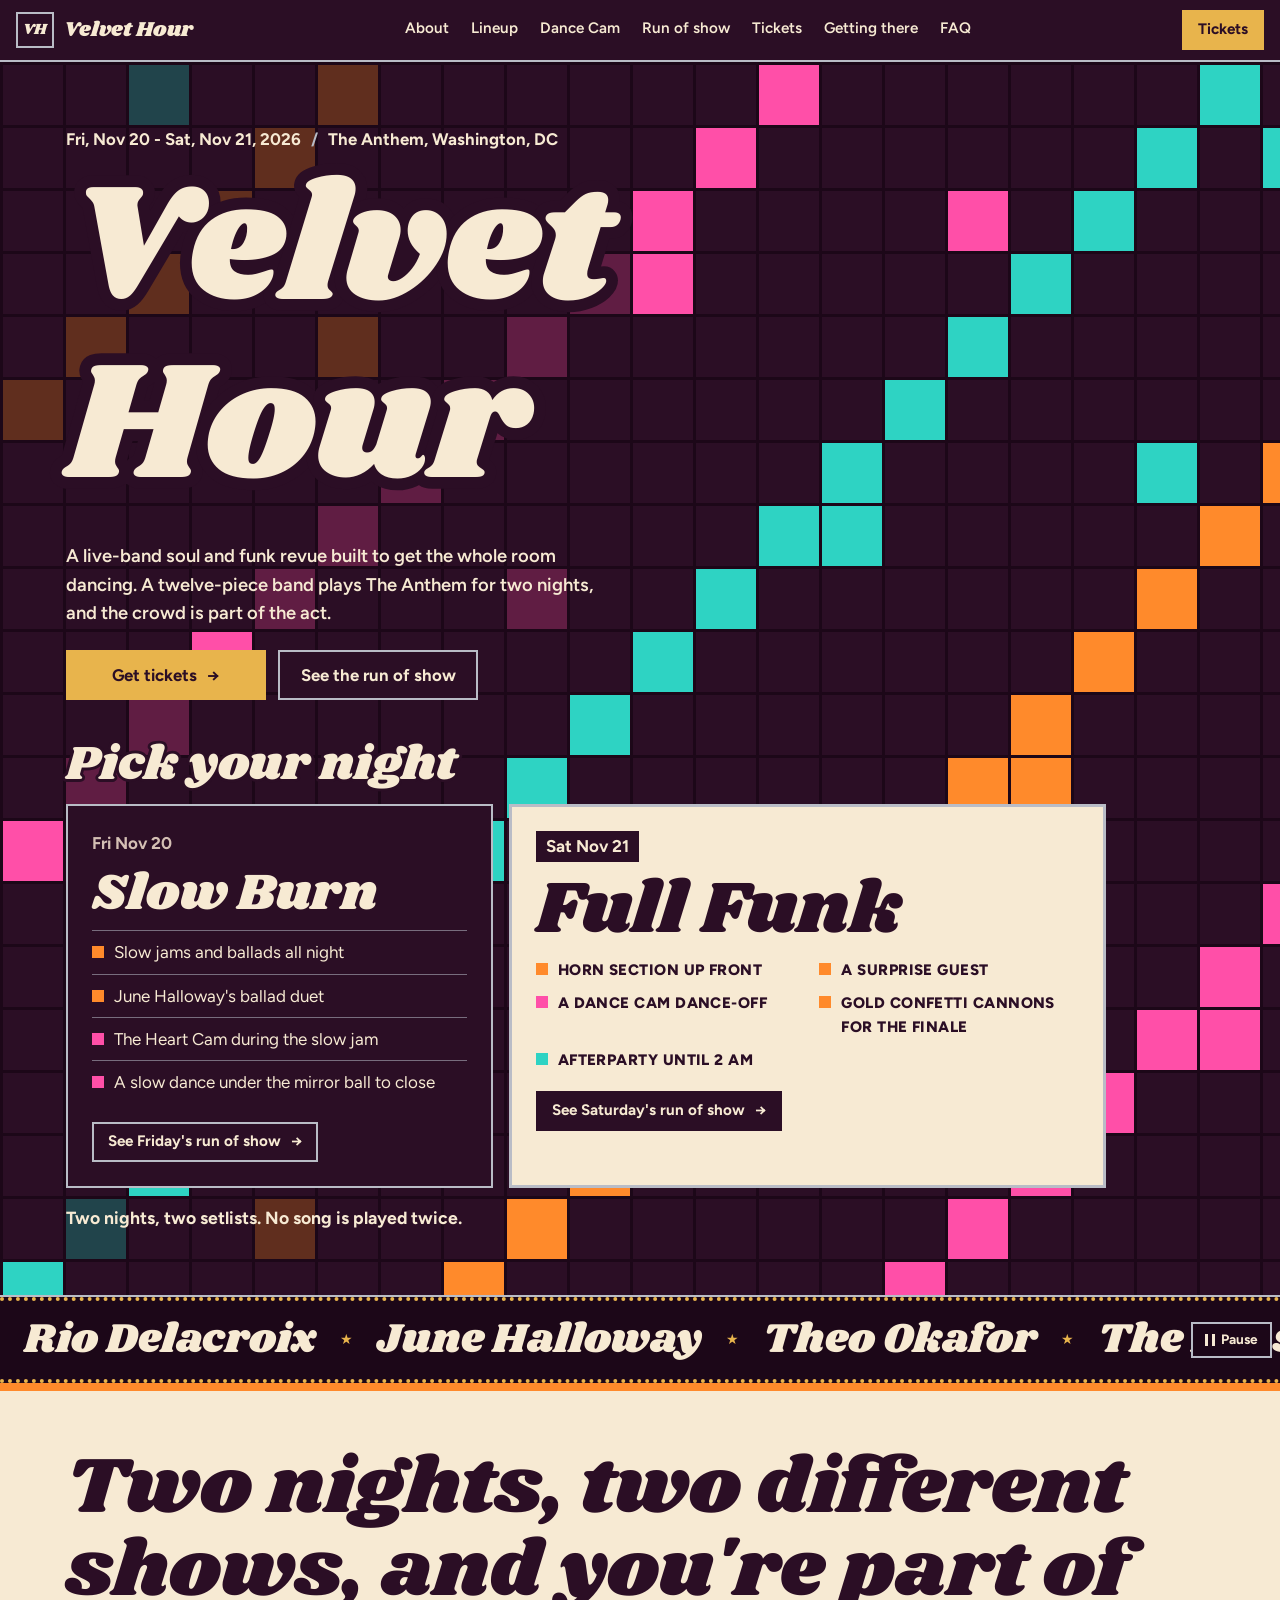
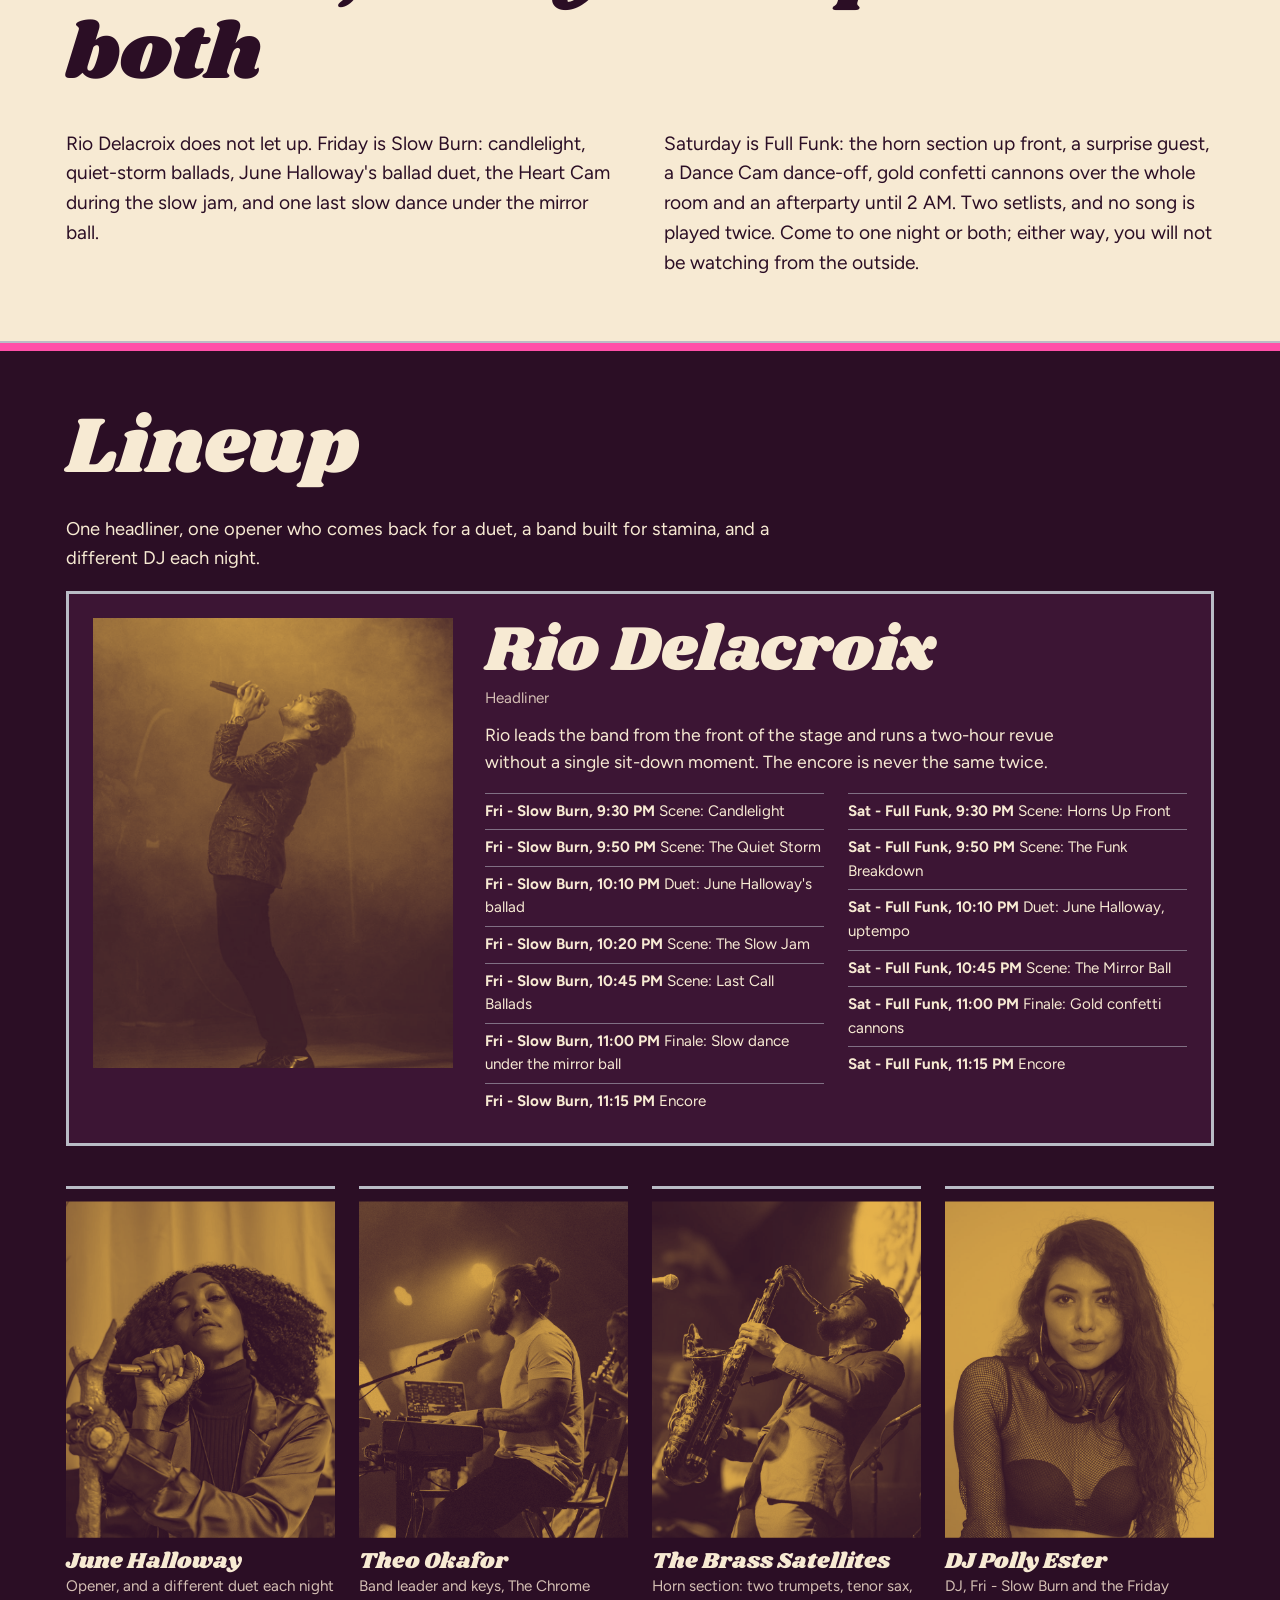
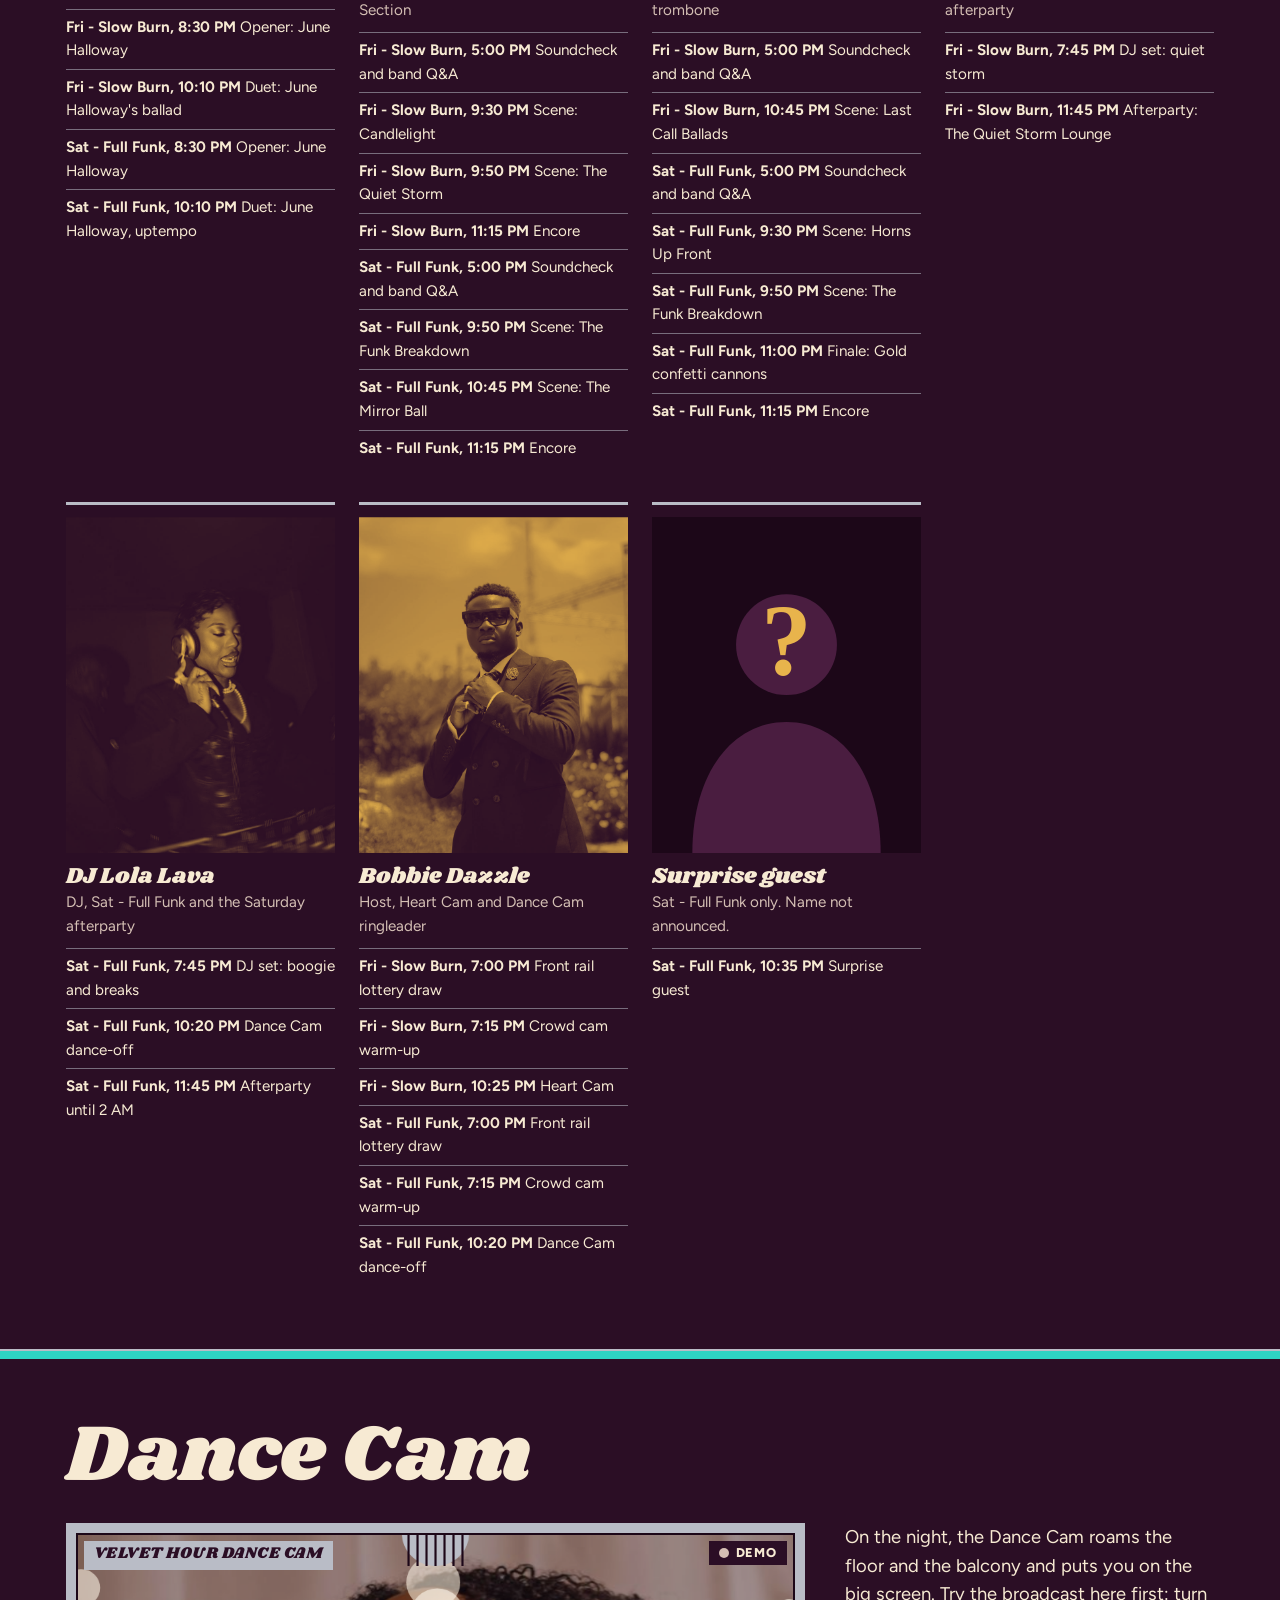
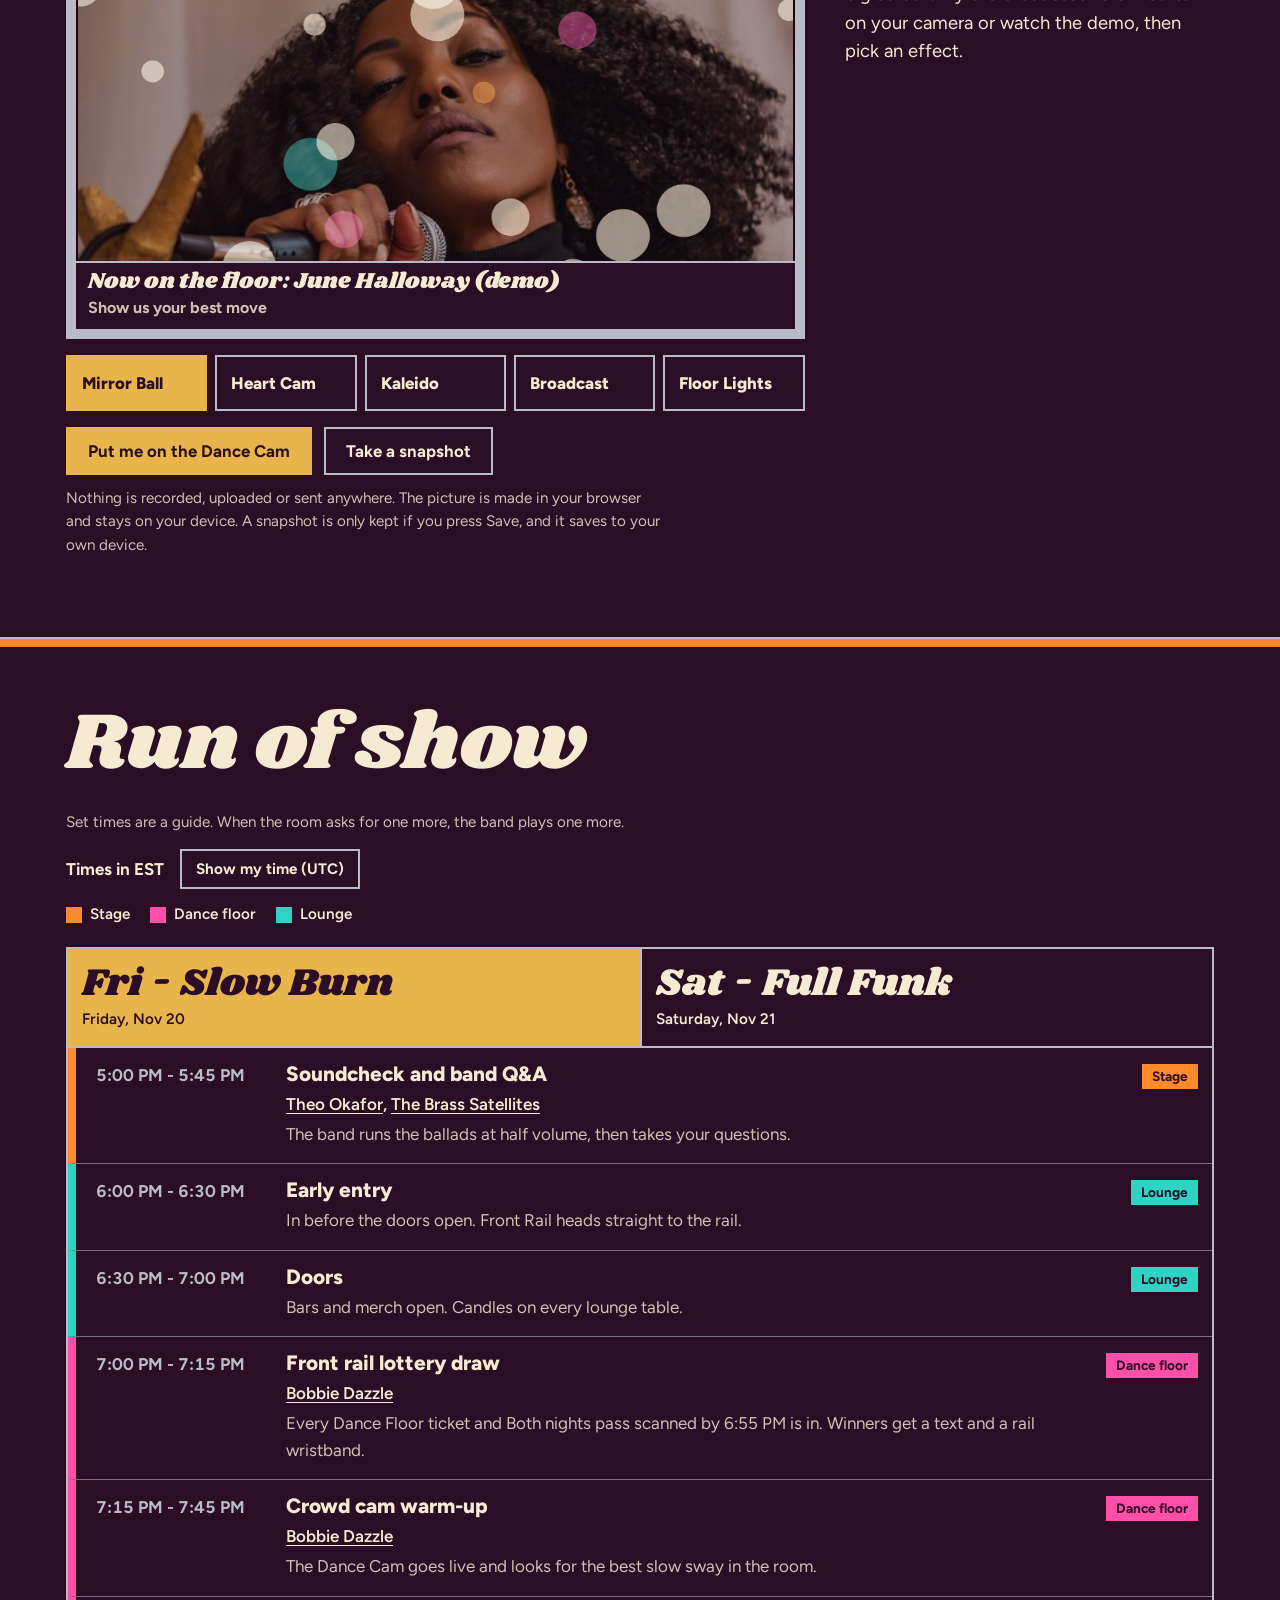
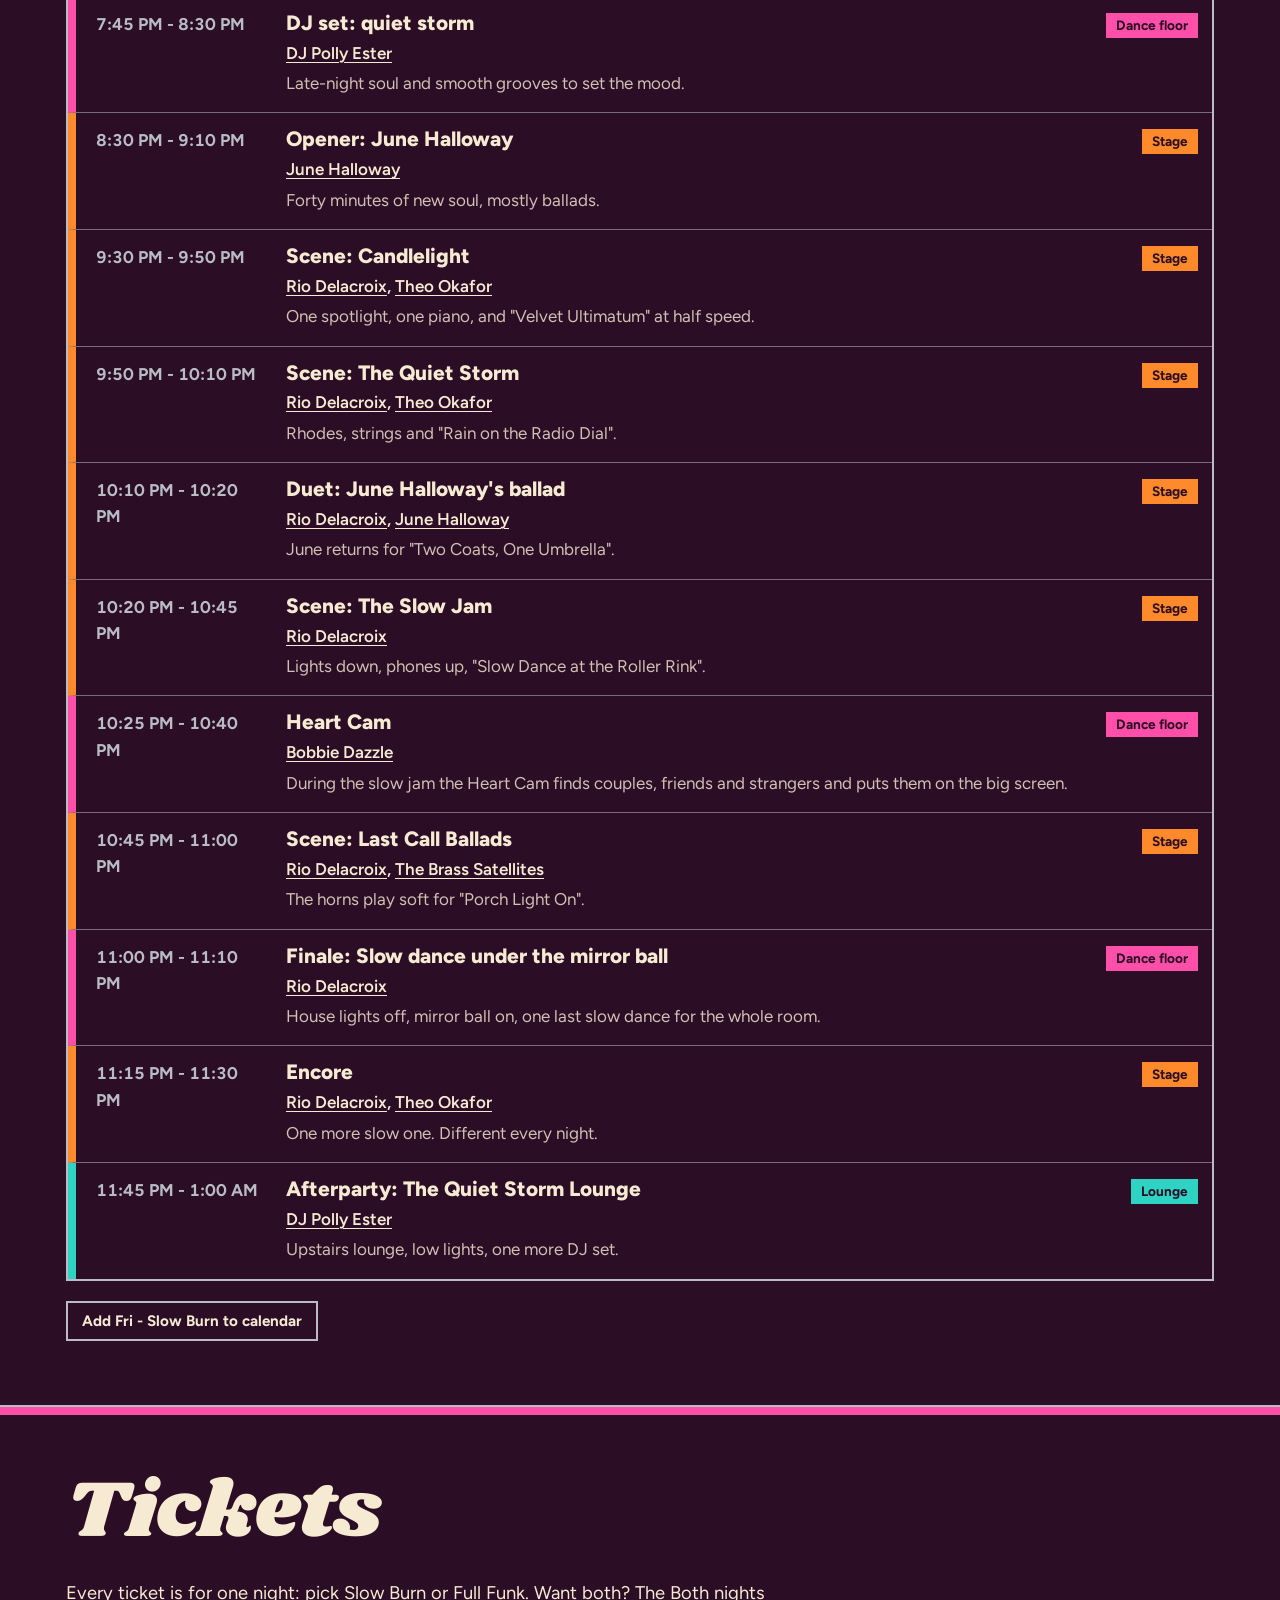
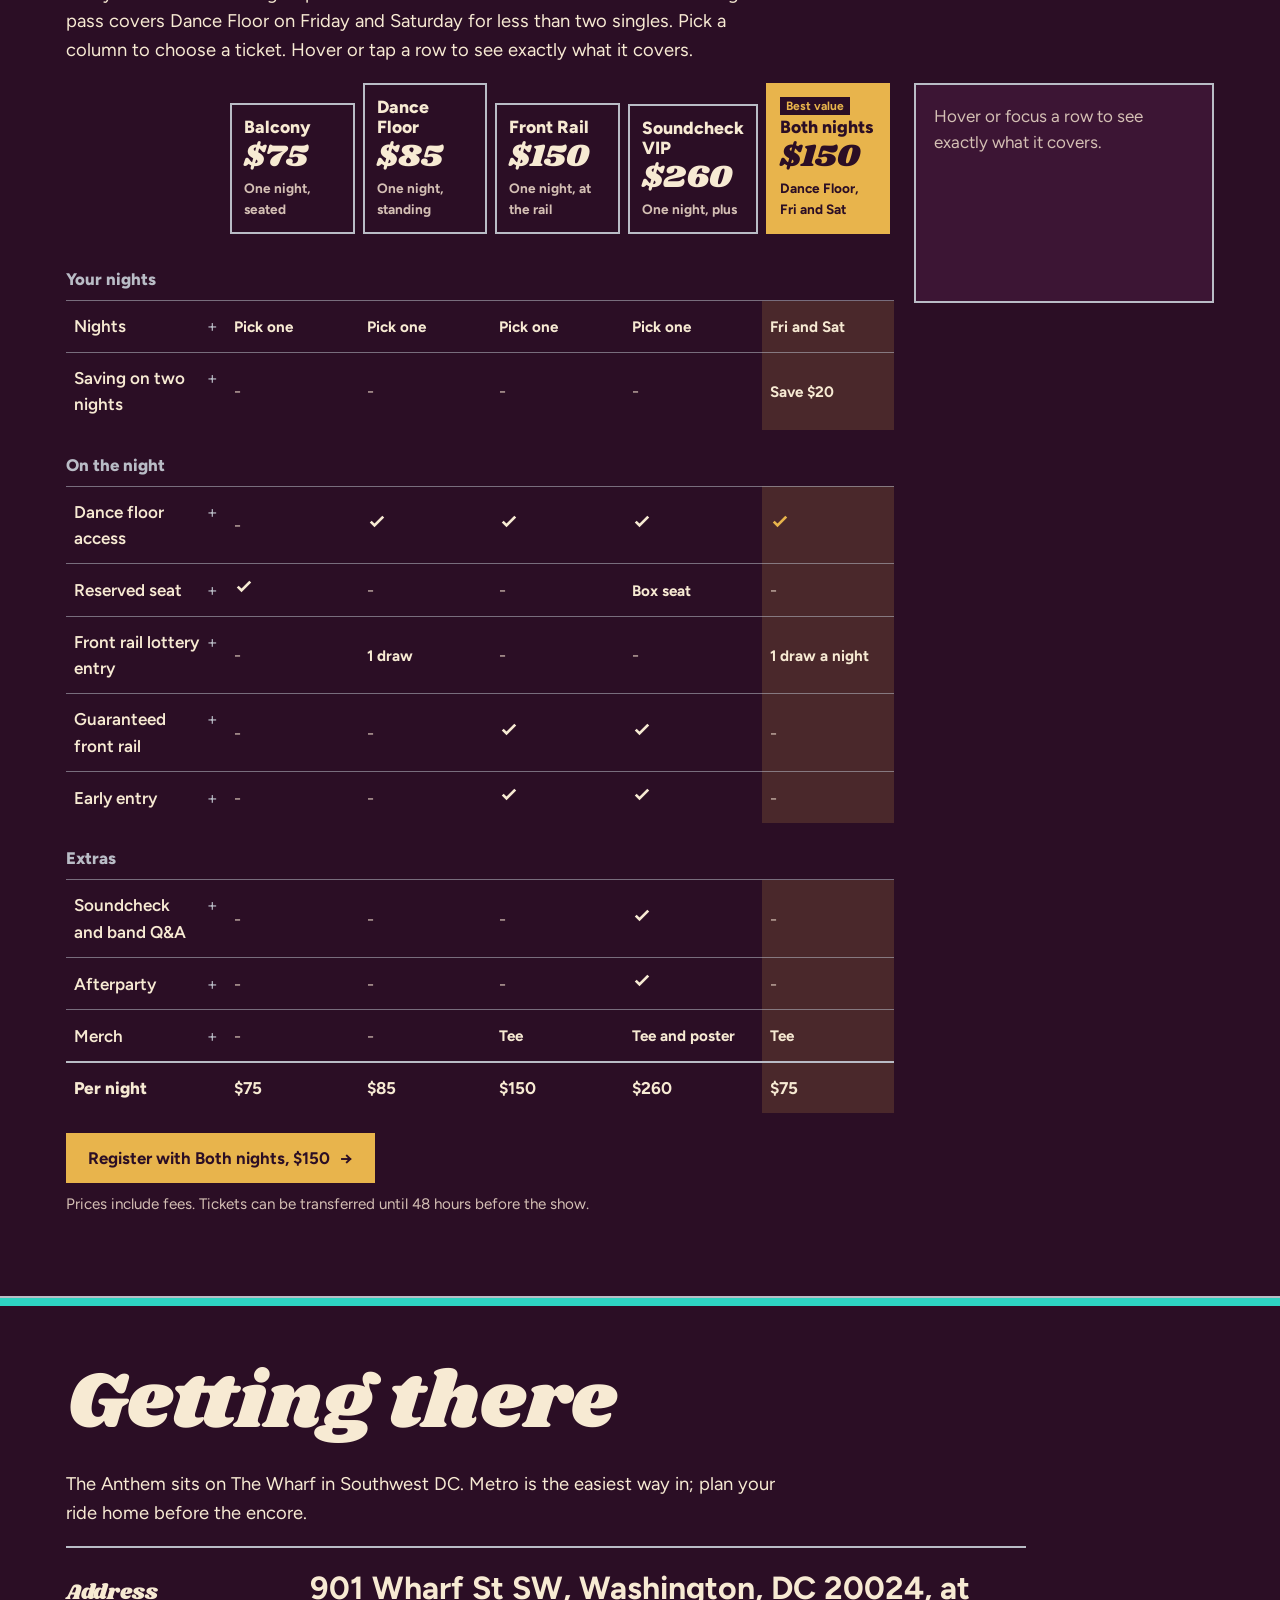
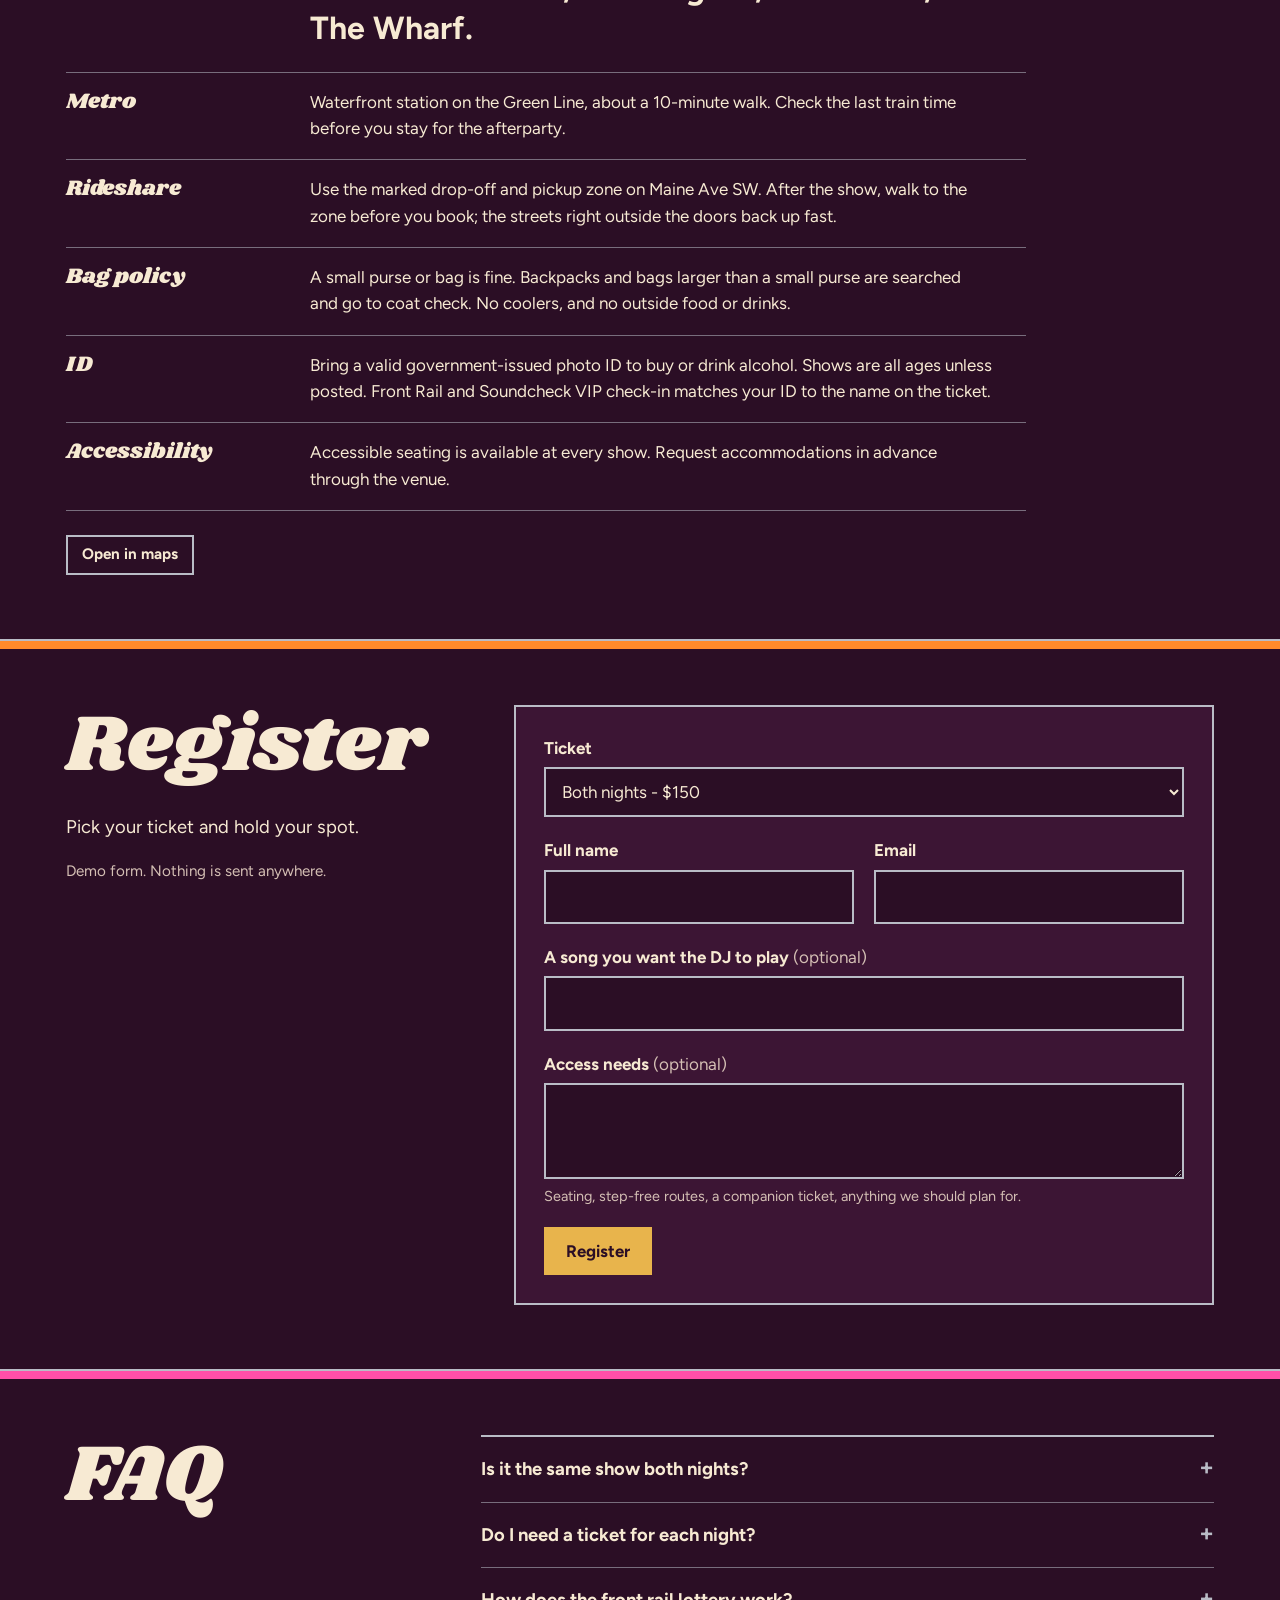
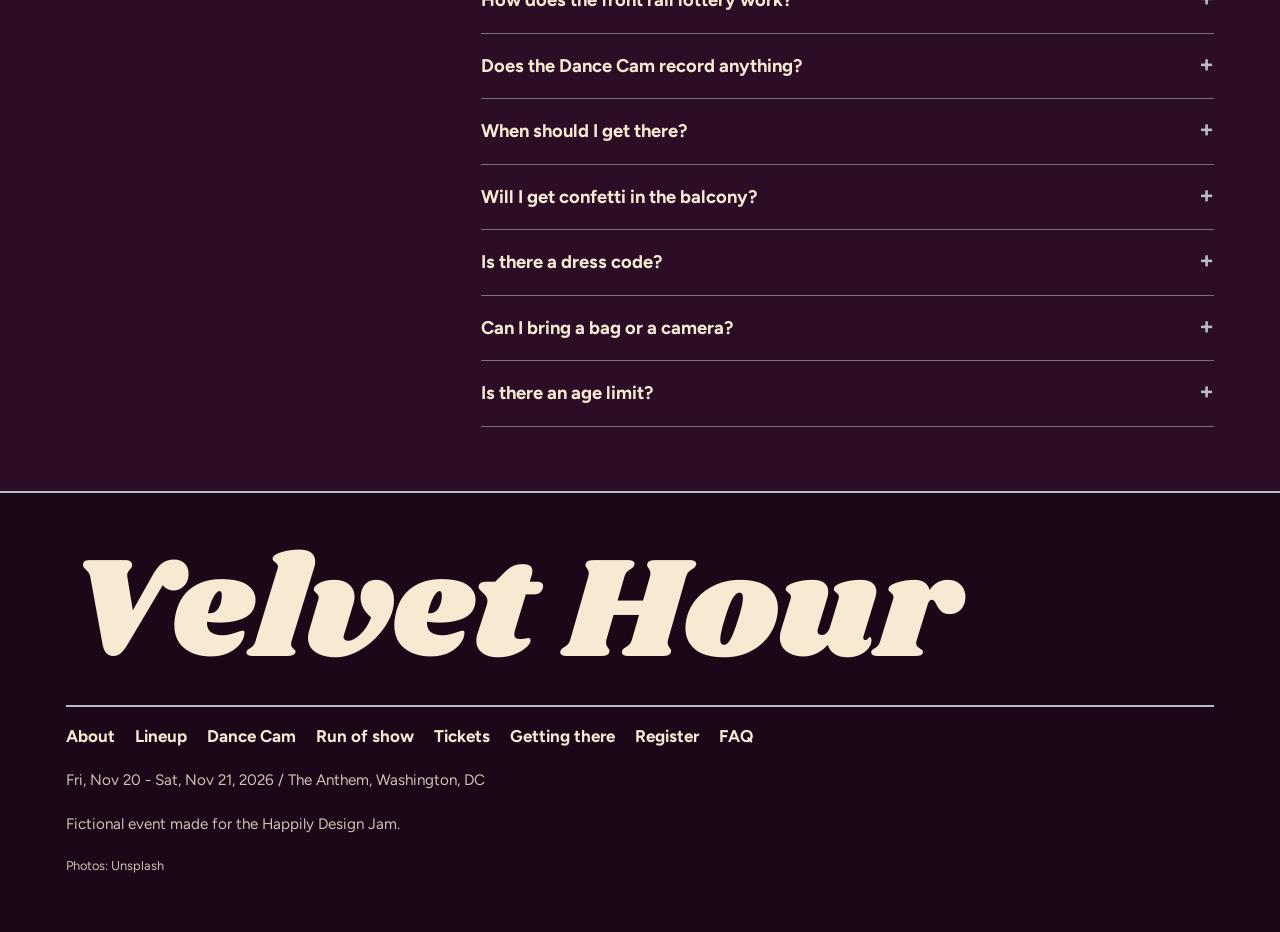
==== jam-winner/index.html @ 97d2eda4 "Save the judged version as jam-winner/ A frozen copy of the site as judged (commit 022ff96) in jam-w" ====
<!doctype html>
<html lang="en">
<head>
  <meta charset="utf-8">
  <meta name="viewport" content="width=device-width, initial-scale=1">
  <meta name="robots" content="noindex">
  <meta name="theme-color" content="#2b0e25">
  <title>Velvet Hour - A two-night soul and funk revue, Washington DC</title>
  <meta name="description" content="Two nights of live-band soul and funk at The Anthem on DC's Wharf: Slow Burn on Fri, Nov 20 and Full Funk on Sat, Nov 21, 2026. A fictional event for the Happily Design Jam.">
  <!-- Frozen snapshot of the judged Happily Design Jam version. Never edit anything inside jam-winner/. -->
  <!-- Link preview card. Share crawlers need absolute URLs: these assume GitHub Pages at https://parkerjustinr.github.io/velvet-hour/jam-winner/ -->
  <meta property="og:type" content="website">
  <meta property="og:url" content="https://parkerjustinr.github.io/velvet-hour/jam-winner/">
  <meta property="og:title" content="Velvet Hour - A two-night soul and funk revue, Washington DC">
  <meta property="og:description" content="Two nights of live-band soul and funk at The Anthem on DC's Wharf: Slow Burn on Fri, Nov 20 and Full Funk on Sat, Nov 21, 2026. A fictional event for the Happily Design Jam.">
  <meta property="og:image" content="https://parkerjustinr.github.io/velvet-hour/jam-winner/img/og.jpg">
  <meta property="og:image:width" content="1200">
  <meta property="og:image:height" content="630">
  <meta property="og:image:alt" content="Velvet Hour title over a light-up dance floor in tangerine, magenta and teal">
  <meta name="twitter:card" content="summary_large_image">
  <!-- FONTS: Shrikhand (display) + Figtree (body). Keep one display face + one body face. -->
  <link rel="preconnect" href="https://fonts.googleapis.com">
  <link rel="preconnect" href="https://fonts.gstatic.com" crossorigin>
  <link href="https://fonts.googleapis.com/css2?family=Figtree:wght@400;600;700;800&family=Shrikhand&display=swap" rel="stylesheet">
  <link rel="stylesheet" href="styles.css">
</head>
<body>
  <a class="skip-link" href="#main">Skip to main content</a>
  <!-- Warm duotone for lineup photos: plum shadows, gold highlights. -->
  <svg class="sr" aria-hidden="true" focusable="false" width="0" height="0">
    <filter id="duotone" color-interpolation-filters="sRGB">
      <feColorMatrix type="matrix" values="0.2126 0.7152 0.0722 0 0  0.2126 0.7152 0.0722 0 0  0.2126 0.7152 0.0722 0 0  0 0 0 1 0"/>
      <feComponentTransfer>
        <feFuncR type="linear" slope="0.741" intercept="0.169"/>
        <feFuncG type="linear" slope="0.651" intercept="0.055"/>
        <feFuncB type="linear" slope="0.153" intercept="0.145"/>
      </feComponentTransfer>
    </filter>
  </svg>
  <p class="notice" role="note" id="notice" hidden></p>

  <header class="site-header">
    <a class="brand" href="#top" id="brand"></a>
    <nav aria-label="Sections"><ul class="nav-list" id="nav"></ul></nav>
    <a class="btn btn-primary btn-small header-cta" href="#tickets" id="header-cta">Tickets</a>
  </header>

  <main id="main" tabindex="-1">
    <section class="hero" id="top" aria-labelledby="hero-title">
      <!-- HERO MOMENT: the one "slightly too much" element goes in #hero-moment. -->
      <div class="hero-moment" id="hero-moment" aria-hidden="true"></div>
      <div class="hero-inner" id="hero"></div>
    </section>
    <section class="marquee" id="marquee" aria-label="Performers"></section>
    <div id="sections"></div>
    <noscript><p class="wrap">This page loads its content with JavaScript. Please turn JavaScript on.</p></noscript>
  </main>

  <footer class="site-footer" id="footer"></footer>
  <script src="app.js" defer></script>
</body>
</html>
---- jam-winner/styles.css ----
/* Velvet Hour styles. 1970s TV dance show: plum velvet, cream type, chrome rules, gold for your pick.
   Change the tokens in :root first. Everything else reads from them.
   Rules baked in: left-aligned text, flat buttons with hover/press feedback,
   one border level per element, no eyebrow labels, no decorative numbering,
   no gradients, no shadows. Color = meaning:
   tangerine = Stage, magenta = Dance floor, teal = Lounge (schedule, legend, dance floor, scene lights),
   gold = your pick or the main action, chrome = rules and frames, rose = errors. */

:root {
  /* Base */
  --bg: #2b0e25;           /* plum velvet */
  --bg-2: #3c1534;         /* raised panel */
  --bg-deep: #1c0718;      /* footer, floor grout */
  --fg: #f7ead3;           /* cream */
  --muted: #d4bfb4;
  --chrome: #b9bcc6;       /* rules, frames */
  --gold: #e8b44c;         /* primary action, selected ticket, selected tab */
  --on-gold: #2b0e25;
  --danger: #ff9b9b;       /* form errors */
  --accent: var(--gold);
  --on-accent: var(--on-gold);

  /* Lights: one per track, used the same way everywhere */
  --track-1: #ff8a2b;      /* Stage - tangerine */
  --track-2: #ff4fa8;      /* Dance floor - magenta */
  --track-3: #2ed3c3;      /* Lounge - teal */
  --on-track: #2b0e25;
  --focus: #f7ead3;

  /* Type: one display face with 70s character, one clean body face */
  --display: "Shrikhand", "Cooper Black", Georgia, serif;
  --body: "Figtree", "Helvetica Neue", Arial, sans-serif;

  --gutter: 16px;
  --max: 1180px;
  --rule: 2px solid var(--chrome);
  --hair: 1px solid color-mix(in srgb, var(--chrome) 55%, transparent);
  --radius: 0px;
  --cell: 44px;            /* dance floor square */
}
@media (min-width: 760px) { :root { --cell: 60px; } }

*, *::before, *::after { box-sizing: border-box; }
html { scroll-behavior: smooth; -webkit-text-size-adjust: 100%; }
@media (prefers-reduced-motion: reduce) {
  html { scroll-behavior: auto; }
  *, *::before, *::after { animation: none !important; transition: none !important; }
}
body { margin: 0; background: var(--bg); color: var(--fg); font-family: var(--body); font-size: 1.0625rem; line-height: 1.55; overflow-x: hidden; font-synthesis: none; }
img { max-width: 100%; display: block; }
a { color: inherit; }
h1, h2, h3 { margin: 0; font-family: var(--display); font-weight: 400; line-height: 1.05; }
p { margin: 0 0 1em; }
ul, ol, dl, dd { margin: 0; padding: 0; list-style: none; }
.wrap { max-width: var(--max); margin: 0 auto; padding: 0 var(--gutter); }
.sr { position: absolute !important; width: 1px; height: 1px; overflow: hidden; clip: rect(0 0 0 0); white-space: nowrap; }

/* ---------- focus + skip ---------- */
:focus-visible { outline: 3px solid var(--focus); outline-offset: 3px; }
.skip-link { position: absolute; left: var(--gutter); top: -100px; z-index: 200; background: var(--fg); color: var(--bg); padding: 12px 16px; font-weight: 700; text-decoration: none; }
.skip-link:focus { top: var(--gutter); }
main:focus { outline: none; }

/* ---------- notice + placeholder tag ---------- */
.notice { margin: 0; background: var(--bg-deep); color: var(--muted); font-size: 0.9rem; font-weight: 600; padding: 8px var(--gutter); }
.notice.is-error { background: var(--danger); color: var(--bg); }
.ph { display: inline-block; font-family: var(--body); font-size: 0.7rem; font-weight: 700; letter-spacing: 0.08em; text-transform: uppercase; padding: 0 6px; border: 1.5px dashed currentColor; vertical-align: 0.15em; opacity: 0.8; }

/* ---------- header ---------- */
.site-header {
  position: sticky; top: 0; z-index: 50; background: var(--bg); border-bottom: var(--rule);
  display: grid; grid-template-columns: 1fr auto; grid-template-areas: "brand cta" "nav nav";
  gap: 6px 12px; align-items: center; padding: 10px var(--gutter) 0;
}
.brand { grid-area: brand; display: flex; align-items: center; gap: 10px; text-decoration: none; min-width: 0; }
.brand-mark { display: inline-grid; place-items: center; min-width: 36px; height: 36px; padding: 0 5px; border: var(--rule); color: var(--fg); font-family: var(--display); font-size: 0.95rem; }
.brand-name { font-family: var(--display); font-size: 1.3rem; white-space: nowrap; }
.header-cta { grid-area: cta; }
.site-header nav { grid-area: nav; margin: 0 calc(var(--gutter) * -1); }
.nav-list { display: flex; gap: 2px; overflow-x: auto; padding: 2px var(--gutter) 8px; scrollbar-width: none; }
.nav-list::-webkit-scrollbar { display: none; }
.nav-list a { display: block; white-space: nowrap; padding: 6px 10px; font-weight: 600; font-size: 0.95rem; text-decoration: none; border-bottom: 2px solid transparent; }
.nav-list a:hover { border-bottom-color: var(--fg); }
@media (min-width: 960px) {
  .site-header { grid-template-columns: auto 1fr auto; grid-template-areas: "brand nav cta"; padding-bottom: 10px; }
  .site-header nav { margin: 0; }
  .nav-list { justify-content: center; padding: 0; overflow: visible; }
}

/* ---------- buttons: flat at rest, feedback on hover/press ---------- */
.btn {
  display: inline-flex; align-items: center; justify-content: center; gap: 10px; min-height: 48px; padding: 10px 20px;
  font-family: var(--body); font-weight: 700; font-size: 1.05rem; text-decoration: none; cursor: pointer;
  background: var(--bg); color: var(--fg); border: var(--rule); border-radius: var(--radius);
  transition: background-color 320ms ease, color 320ms ease, border-color 320ms ease;
}
.btn:hover { background: var(--fg); color: var(--bg); border-color: var(--fg); }
.btn:active { transform: translateY(1px); }
.btn .arrow { transition: transform 120ms ease; }
.btn:hover .arrow { transform: translateX(4px); }
.btn-primary { background: var(--gold); color: var(--on-gold); border-color: var(--gold); }
.btn-primary:hover { background: var(--fg); border-color: var(--fg); color: var(--bg); }
.btn-small { min-height: 40px; padding: 6px 14px; font-size: 0.95rem; }
/* Label roll: the label rolls up and out while an identical aria-hidden copy rolls in from below,
   in step with the background fill change. Reduced motion keeps the color change only. */
.roll { display: inline-grid; overflow: hidden; vertical-align: top; }
.roll > span { grid-area: 1 / 1; display: inline-flex; align-items: center; gap: 10px; transition: transform 320ms cubic-bezier(.6, 0, .2, 1); }
.roll-b { transform: translateY(110%); }
:is(.btn, .fx-btn):is(:hover, :focus-visible) .roll-a { transform: translateY(-110%); }
:is(.btn, .fx-btn):is(:hover, :focus-visible) .roll-b { transform: none; }
@media (prefers-reduced-motion: reduce) {
  .roll-a, .roll-b { transform: none !important; }
  .roll-b { visibility: hidden; }
}

/* ---------- hero: light-up dance floor ---------- */
.hero { position: relative; overflow: hidden; border-bottom: var(--rule); background: var(--bg-deep); }
.hero-moment { position: absolute; inset: 0; pointer-events: none; }
.floor { position: absolute; inset: 0; display: grid; grid-template-columns: repeat(var(--cols), var(--cell)); grid-auto-rows: var(--cell); gap: 3px; padding: 3px; }
.floor i { display: block; background: var(--bg); transition: background-color 700ms ease; }
.floor i.l1 { background: var(--track-1); }
.floor i.l2 { background: var(--track-2); }
.floor i.l3 { background: var(--track-3); }
.floor i.hot { transition-duration: 60ms; }
/* Tiles behind hero text: 30% brightness, so cream text stays above 4.5:1. */
.floor i.dim.l1 { background: color-mix(in srgb, var(--track-1) 30%, var(--bg-deep)); }
.floor i.dim.l2 { background: color-mix(in srgb, var(--track-2) 30%, var(--bg-deep)); }
.floor i.dim.l3 { background: color-mix(in srgb, var(--track-3) 30%, var(--bg-deep)); }
.hero-inner { position: relative; max-width: var(--max); margin: 0 auto; padding: 32px var(--gutter) 40px; }
/* Text sits straight on the floor. The tiles behind it are dimmed in app.js. */
.hero-when { display: table; font-weight: 700; font-size: 1.05rem; margin-bottom: 14px; }
.hero-when .sep { margin: 0 10px; color: var(--chrome); }
/* Title card: cream fill with a thick plum outline, so it reads over any tile. */
.hero h1 { font-size: clamp(3.3rem, 23vw, 10.5rem); line-height: 1; margin-bottom: 20px; }
.hero h1 span { display: table; padding: 0 0.08em 0.06em 0; -webkit-text-stroke: 0.14em var(--bg); paint-order: stroke fill; }
.hero-sub { display: table; max-width: 46ch; font-size: 1.15rem; font-weight: 600; margin-bottom: 22px; }
.hero-ctas { display: flex; flex-wrap: wrap; gap: 12px; margin-bottom: 40px; }
.hero-ctas .btn { flex: 1 1 160px; }

/* Pick your night: two panels that do not match on purpose. */
.nights-title { display: table; font-size: clamp(2rem, 8vw, 3rem); margin-bottom: 14px; -webkit-text-stroke: 0.12em var(--bg); paint-order: stroke fill; }
.nights-grid { display: grid; gap: 16px; }
.night { display: grid; gap: 10px; align-content: start; padding: 20px 18px; }
.night-date { margin: 0; font-weight: 700; }
.night-name { font-size: clamp(2.2rem, 9vw, 3.2rem); line-height: 1.05; }
.night-points { display: grid; gap: 8px; margin-bottom: 8px; }
.night-points li { display: flex; gap: 10px; align-items: baseline; }
.night-points .swatch { flex: none; width: 12px; height: 12px; }
.night-link { justify-self: start; }
/* Slow Burn: plum, quiet, hairline list */
.night-1 { background: var(--bg); border: var(--rule); }
.night-1 .night-date { color: var(--muted); }
.night-1 .night-points { gap: 0; }
.night-1 .night-points li { padding: 8px 0; border-top: var(--hair); }
/* Full Funk: cream field, louder type, punchy list */
.night-2 { background: var(--fg); color: var(--bg); border: 3px solid var(--chrome); }
.night-2 .night-date { display: inline-block; justify-self: start; background: var(--bg); color: var(--fg); padding: 2px 10px; }
.night-2 .night-name { font-size: clamp(2.8rem, 12vw, 4.6rem); }
.night-2 .night-points { font-weight: 800; text-transform: uppercase; letter-spacing: 0.03em; font-size: 0.95rem; }
.night-2 .btn { background: var(--bg); color: var(--fg); border-color: var(--bg); }
.night-2 .btn:hover { background: var(--bg-deep); border-color: var(--bg-deep); }
.night-2 :focus-visible { outline-color: var(--bg); }
.nights-note { display: table; margin: 16px 0 0; font-weight: 700; font-size: 1.1rem; }
@media (min-width: 720px) {
  .hero-inner { padding-top: 64px; padding-bottom: 64px; }
  .hero-ctas .btn { flex: 0 0 auto; min-width: 200px; }
}
@media (min-width: 760px) {
  .nights-grid { grid-template-columns: 5fr 7fr; align-items: stretch; max-width: 1040px; }
  .night { padding: 24px; }
  .night-2 .night-points { grid-template-columns: 1fr 1fr; gap: 10px 24px; }
}

/* ---------- sections as scenes ---------- */
/* Each scene gets the next stage light in turn: Stage, Dance floor, Lounge. */
#sections > section:nth-child(3n+1) { --scene: var(--track-1); }
#sections > section:nth-child(3n+2) { --scene: var(--track-2); }
#sections > section:nth-child(3n+3) { --scene: var(--track-3); }
.section { position: relative; padding: 64px 0; border-bottom: var(--rule); }
.section::before { content: ""; position: absolute; top: 0; left: 0; right: 0; height: 8px; background: var(--scene, var(--chrome)); transform: scaleX(0); transform-origin: left; }
.section.is-lit::before { transform: scaleX(1); animation: sweep 1100ms cubic-bezier(.2, .7, .2, 1) both; }
.section.is-held::before { animation: none; }
@keyframes sweep { from { transform: scaleX(0); } to { transform: scaleX(1); } }
@media (prefers-reduced-motion: reduce) { .section::before { transform: scaleX(1); } }
.section-title { font-size: clamp(2.5rem, 11vw, 5rem); margin-bottom: 24px; }
.lede { font-size: 1.15rem; max-width: 60ch; }
.note { font-size: 0.95rem; color: var(--muted); }

/* About: the one cream scene. Full-width headline, copy in an offset column below. */
.sec-about { background: var(--fg); color: var(--bg); }
.sec-about :focus-visible { outline-color: var(--bg); }
.sec-about .section-title { font-size: clamp(2.5rem, 6.2vw, 5rem); margin-bottom: 32px; }
.about-copy p { font-size: 1.2rem; line-height: 1.55; margin: 0 0 1em; }
/* Two equal columns from the headline's left edge, tops aligned. Phones stack. */
@media (min-width: 720px) {
  .about-copy { display: grid; grid-template-columns: 1fr 1fr; gap: 48px; align-items: start; }
  .about-copy p { margin: 0; }
}

/* ---------- lineup: headliner marquee, then nameplates ---------- */
.sp-featured { display: grid; gap: 20px; margin: 8px 0 40px; border: 3px solid var(--chrome); padding: 16px; background: var(--bg-2); }
.sp-featured .sp-media { max-width: 420px; }
/* Cards open the artist popup. "View artist" shows on hover and keyboard focus. */
.sp-hit { cursor: pointer; }
.sp-media { position: relative; }
.sp-tag { position: absolute; left: 10px; bottom: 10px; padding: 3px 10px; background: var(--gold); color: var(--on-gold); font-weight: 800; font-size: 0.85rem; opacity: 0; transform: translateY(6px); transition: opacity 200ms ease, transform 200ms ease; pointer-events: none; }
.sp-hit:hover .sp-tag, .sp-hit:focus-within .sp-tag { opacity: 1; transform: none; }
.sp-open { appearance: none; background: none; border: 0; padding: 0; margin: 0; font: inherit; color: inherit; text-align: left; cursor: pointer; }
.sp-open:hover { text-decoration: underline; text-decoration-thickness: 2px; text-underline-offset: 4px; }
.sp-featured .sp-name { font-size: clamp(2.3rem, 9vw, 4rem); margin-top: 0; }
.sp-photo { width: 100%; height: auto; aspect-ratio: 4 / 5; object-fit: cover; background: var(--bg); }
/* Same treatment on every photo: warm duotone at rest, full color on hover or keyboard focus. */
.sp-photo.is-duotone { filter: url(#duotone); }
.sp-featured:hover .sp-photo, .sp-featured:focus-within .sp-photo, .sp-card:hover .sp-photo, .sp-card:focus-within .sp-photo { filter: none; }
.sp-initials { display: grid; place-items: center; font-family: var(--display); font-size: 2.4rem; color: var(--chrome); }
.sp-featured .sp-initials { font-size: clamp(4rem, 18vw, 7rem); color: var(--fg); }
.sp-name { font-size: 1.4rem; margin: 12px 0 2px; }
.sp-name a { text-decoration: none; }
.sp-role { color: var(--muted); font-size: 0.95rem; margin-bottom: 10px; }
.sp-bio { max-width: 52ch; font-size: 1.1rem; }
.sp-sessions li { border-top: var(--hair); padding: 6px 0; font-size: 0.95rem; break-inside: avoid; }
.sp-sessions a { text-decoration: none; display: block; }
.sp-sessions a:hover { text-decoration: underline; }
.sp-sessions .t { font-weight: 700; }
.sp-grid { display: grid; grid-template-columns: repeat(2, 1fr); gap: 28px 16px; }
.sp-card { border-top: 3px solid var(--chrome); padding-top: 12px; }
@media (min-width: 720px) {
  .sp-featured { grid-template-columns: minmax(240px, 360px) 1fr; gap: 32px; padding: 24px; }
  .sp-featured .sp-sessions { columns: 2; column-gap: 24px; }
  .sp-grid { grid-template-columns: repeat(3, 1fr); }
}
@media (min-width: 1040px) { .sp-grid { grid-template-columns: repeat(4, 1fr); gap: 36px 24px; } }

/* ---------- dance cam: TV studio jumbotron ---------- */
.cam { display: grid; gap: 20px; }
.cam-intro { margin: 0; }
.cam-frame { position: relative; aspect-ratio: 16 / 9; background: var(--bg-deep); border: 10px solid var(--chrome); outline: 2px solid var(--bg-deep); outline-offset: -12px; overflow: hidden; }
.cam-canvas { display: block; width: 100%; height: 100%; }
/* The video only feeds the canvas. It stays in the page (iPhone Safari pauses display:none video) but out of sight. */
.cam-video { position: absolute; left: 0; top: 0; width: 2px; height: 2px; opacity: 0; pointer-events: none; }
.cam-bug { position: absolute; top: 8px; left: 8px; margin: 0; padding: 1px 10px 3px; background: var(--chrome); color: var(--bg); font-family: var(--display); font-size: clamp(0.72rem, 1.9vw, 1rem); text-transform: uppercase; letter-spacing: 0.03em; }
.cam-tally { position: absolute; top: 8px; right: 8px; margin: 0; display: flex; align-items: center; gap: 7px; padding: 2px 10px; background: var(--bg); font-weight: 800; font-size: 0.8rem; text-transform: uppercase; letter-spacing: 0.06em; }
.cam-dot { width: 10px; height: 10px; border-radius: 50%; background: var(--muted); }
/* Tally light: on and off once every 1.2 seconds, well under 3 flashes a second. Reduced motion holds it steady. */
.cam-frame.is-live .cam-dot { background: var(--track-2); animation: tally 1.2s steps(1) infinite; }
@keyframes tally { 50% { opacity: 0.2; } }
.cam-lower { position: absolute; left: 0; right: 0; bottom: 0; padding: 6px 12px 8px; background: var(--bg); border-top: var(--rule); }
.cam-who { margin: 0; font-family: var(--display); font-size: clamp(0.95rem, 2.4vw, 1.4rem); line-height: 1.2; }
.cam-caption { margin: 0; font-weight: 700; font-size: clamp(0.8rem, 1.8vw, 1rem); color: var(--muted); }
.cam-fx { display: grid; grid-template-columns: repeat(2, 1fr); gap: 8px; margin: 16px 0; }
.fx-btn { transition: background-color 320ms ease, color 320ms ease; }
.fx-btn { appearance: none; min-height: 56px; padding: 10px 14px; border: var(--rule); background: var(--bg); color: var(--fg); font: inherit; font-weight: 800; font-size: 1.05rem; text-align: left; cursor: pointer; transition: background-color 120ms ease, color 120ms ease; }
.fx-btn:hover { background: var(--bg-2); }
.fx-btn:active { transform: translateY(1px); }
.fx-btn[aria-pressed="true"] { background: var(--gold); color: var(--on-gold); border-color: var(--gold); }
.fx-btn:last-child:nth-child(odd) { grid-column: 1 / -1; }
.cam-controls { display: flex; flex-wrap: wrap; gap: 12px; margin-bottom: 12px; }
.cam-controls .btn[hidden] { display: none; }
.cam-privacy { font-size: 0.95rem; color: var(--muted); max-width: 60ch; }
.cam-status { font-weight: 700; margin: 0; }
.cam-status:empty { display: none; }
.cam-shot { margin-top: 8px; max-width: 460px; }
.cam-shot[hidden] { display: none; }
.polaroid { display: block; width: 100%; max-width: 440px; border: 2px solid var(--chrome); transform: rotate(-2deg); margin: 8px 0 24px; }
.cam-shot-actions { display: flex; flex-wrap: wrap; gap: 12px; margin-bottom: 10px; }
@media (min-width: 720px) {
  .cam-fx { grid-template-columns: repeat(5, 1fr); }
  .fx-btn:last-child:nth-child(odd) { grid-column: auto; }
}
@media (min-width: 1040px) {
  .cam { grid-template-columns: 8fr 4fr; grid-template-areas: "main intro" "main shot"; grid-template-rows: auto 1fr; gap: 20px 40px; align-items: start; }
  .cam-main { grid-area: main; }
  .cam-intro { grid-area: intro; }
  .cam-shot { grid-area: shot; }
}

/* ---------- confetti cannon ---------- */
.confetti { position: fixed; inset: 0; width: 100vw; height: 100vh; pointer-events: none; z-index: 300; }

/* ---------- run of show ---------- */
.track-1 { --track: var(--track-1); }
.track-2 { --track: var(--track-2); }
.track-3 { --track: var(--track-3); }
.tz-bar { display: flex; flex-wrap: wrap; align-items: center; gap: 8px 16px; margin-bottom: 14px; }
.tz-label { margin: 0; font-weight: 700; }
.track-legend { display: flex; flex-wrap: wrap; gap: 6px 20px; margin-bottom: 20px; font-size: 0.95rem; font-weight: 600; }
.track-legend li { display: flex; align-items: center; gap: 8px; }
.swatch { width: 16px; height: 16px; background: var(--track); display: inline-block; }
.day-tabs { display: grid; grid-auto-flow: column; grid-auto-columns: 1fr; border: var(--rule); margin-bottom: 0; }
.day-tab { appearance: none; border: 0; background: var(--bg); color: var(--fg); padding: 14px; text-align: left; cursor: pointer; font: inherit; transition: background-color 120ms ease; }
.day-tab + .day-tab { border-left: var(--rule); }
.day-tab .dt-label { display: block; font-family: var(--display); font-size: clamp(1.6rem, 6vw, 2.4rem); line-height: 1.1; }
.day-tab .dt-title { font-size: 0.95rem; font-weight: 600; }
.day-tab[aria-selected="true"] { background: var(--gold); color: var(--on-gold); }
.day-tab:hover:not([aria-selected="true"]) { background: var(--bg-2); }
.day-panel[hidden] { display: none; }
.day-single { font-size: 1.5rem; margin-bottom: 8px; }
.sessions { margin-bottom: 20px; border: var(--rule); border-top: 0; }
.session { display: grid; grid-template-columns: 1fr; gap: 4px; padding: 14px 14px 16px 16px; border-bottom: var(--hair); border-left: 8px solid var(--track, var(--chrome)); scroll-margin-top: 120px; transition: background-color 400ms ease; }
.session:last-child { border-bottom: 0; }
.session.is-flash { background: var(--bg-2); }
.s-time { font-weight: 700; font-variant-numeric: tabular-nums; color: var(--chrome); }
.s-title { font-family: var(--body); font-weight: 800; font-size: 1.3rem; line-height: 1.2; }
.s-speakers { margin: 4px 0 0; font-weight: 600; }
.s-speakers a { text-decoration-thickness: 1px; text-underline-offset: 3px; }
.s-detail { margin: 4px 0 0; color: var(--muted); }
.s-track { justify-self: start; font-size: 0.85rem; font-weight: 700; padding: 2px 10px; background: var(--track); color: var(--on-track); }
@media (min-width: 760px) {
  .session { grid-template-columns: 170px 1fr auto; gap: 20px; align-items: baseline; padding-left: 20px; }
}

/* ---------- ticket matrix ---------- */
.matrix-wrap { border: 0; padding: 0; margin: 0 0 20px; min-width: 0; }
.matrix-layout { display: grid; gap: 20px; }
.matrix { width: 100%; border-collapse: collapse; }
.m-pick { display: grid; gap: 2px; cursor: pointer; padding: 12px; border: var(--rule); height: 100%; text-align: left; background: var(--bg); transition: background-color 120ms ease; }
.m-pick:hover { background: var(--bg-2); }
.m-pick input { position: absolute; opacity: 0; width: 1px; height: 1px; }
.m-pick:has(input:focus-visible) { outline: 3px solid var(--focus); outline-offset: 2px; }
.m-name { font-weight: 800; font-size: 1.1rem; line-height: 1.15; }
.m-price { font-family: var(--display); font-size: 2rem; line-height: 1.15; }
.m-note { font-size: 0.85rem; color: var(--muted); }
.m-rec { justify-self: start; font-size: 0.75rem; font-weight: 700; padding: 0 6px; background: var(--fg); color: var(--bg); }
th.is-sel .m-pick { background: var(--gold); color: var(--on-gold); border-color: var(--gold); }
th.is-sel .m-note { color: inherit; }
th.is-sel .m-rec { background: var(--on-gold); color: var(--gold); }
.m-group th { text-align: left; font-size: 1.05rem; font-weight: 800; padding: 22px 0 8px; color: var(--chrome); }
.m-label { appearance: none; background: none; border: 0; padding: 0; font: inherit; font-weight: 600; color: inherit; text-align: left; cursor: pointer; display: flex; gap: 8px; align-items: baseline; width: 100%; }
.m-more { margin-left: auto; font-weight: 400; color: var(--chrome); }
.m-label[aria-expanded="true"] .m-more { transform: rotate(45deg); }
.m-row.is-hot { background: var(--bg-2); }
.yes { color: var(--fg); display: inline-flex; }
.yes svg { width: 20px; height: 20px; }
td.is-sel .yes { color: var(--gold); }
.no { color: var(--muted); }
.val { font-weight: 700; font-size: 0.95rem; }
.m-detail td { padding: 0 0 12px; }
.pv { background: var(--bg-2); padding: 14px; }
.pv-title { font-family: var(--display); font-size: 1.3rem; margin-bottom: 8px; }
.pv-list li { padding: 5px 0; border-top: var(--hair); font-size: 0.95rem; }
.pv-list .t { font-weight: 700; }
.pv-incl { margin: 10px 0 0; font-size: 0.9rem; color: var(--muted); }
.preview { display: none; }
.matrix tfoot th { text-align: left; font-weight: 800; }
.matrix tfoot td { font-weight: 700; }
.matrix-cta { display: grid; gap: 10px; justify-items: start; }

/* Phones: every row stacks - label on top, one small cell per tier underneath. No sideways scroll. */
@media (max-width: 879px) {
  .matrix, .matrix thead, .matrix tbody, .matrix tfoot, .matrix tr { display: block; }
  .matrix thead tr { display: grid; grid-template-columns: repeat(2, 1fr); gap: 8px; margin-bottom: 8px; }
  .matrix .m-corner { display: none; }
  .matrix thead th { display: block; }
  .m-group th { display: block; }
  .matrix tr[hidden] { display: none; }
  .matrix .m-row, .matrix tfoot tr { display: grid; grid-template-columns: repeat(var(--tiers, 4), 1fr); border-top: var(--hair); padding: 10px 0; column-gap: 6px; }
  .matrix tfoot tr { border-top: var(--rule); }
  .matrix .m-row th, .matrix tfoot th { grid-column: 1 / -1; padding-bottom: 6px; }
  .matrix .m-row td, .matrix tfoot td { display: grid; gap: 2px; align-content: start; font-size: 0.95rem; }
  .m-row td::before, .matrix tfoot td::before { content: attr(data-tier); font-size: 0.72rem; font-weight: 400; color: var(--muted); }
  .m-detail td { display: block; }
}
@media (min-width: 880px) {
  .matrix-layout { grid-template-columns: 1fr 300px; align-items: start; }
  .preview { display: block; position: sticky; top: 90px; background: var(--bg-2); padding: 18px; min-height: 220px; border: var(--rule); }
  .pv-empty { color: var(--muted); }
  .matrix thead th { padding: 0 4px 10px; vertical-align: bottom; width: 16%; }
  .m-row th, .m-row td, .matrix tfoot th, .matrix tfoot td { border-top: var(--hair); padding: 12px 8px; }
  .matrix tfoot th, .matrix tfoot td { border-top: var(--rule); }
  .m-row td, .matrix tfoot td { text-align: left; }
  .m-row td.is-sel, .matrix tfoot td.is-sel { background: color-mix(in srgb, var(--gold) 16%, transparent); }
  .m-detail { display: none; }
}

/* ---------- sponsors ---------- */
.sponsor-tier { margin-bottom: 26px; }
.tier-name { font-size: 1.1rem; margin-bottom: 10px; font-family: var(--body); font-weight: 700; color: var(--muted); }
.sponsor-list { display: flex; flex-wrap: wrap; gap: 12px 28px; align-items: center; }
.sponsor-list img { max-height: 48px; width: auto; }
.wordmark { font-family: var(--display); font-size: 1.4rem; }
.sponsor-tier.is-top .wordmark { font-size: clamp(2rem, 8vw, 3rem); }
.sponsor-tier.is-top img { max-height: 80px; }

/* ---------- venue: a ruled list, the address leads ---------- */
.sec-venue .wrap > .btn { margin-top: 24px; }
.ruled { border-bottom: var(--hair); max-width: 960px; }
.ruled > div { display: grid; gap: 4px; padding: 16px 0 18px; border-top: var(--hair); }
.ruled dt { font-family: var(--display); font-size: 1.35rem; line-height: 1.15; }
.ruled dd { max-width: 62ch; }
.ruled > div:first-child { border-top: var(--rule); padding: 20px 0 24px; }
.ruled > div:first-child dd { font-weight: 700; font-size: clamp(1.4rem, 4vw, 2rem); line-height: 1.25; }
@media (min-width: 760px) { .ruled > div { grid-template-columns: 220px 1fr; gap: 24px; align-items: baseline; } }

/* ---------- registration: form on a raised panel ---------- */
.sec-register .wrap { display: grid; gap: 0 48px; }
.demo { font-size: 0.95rem; color: var(--muted); max-width: 760px; }
.reg-form { display: grid; gap: 20px; max-width: 760px; background: var(--bg-2); padding: 20px 16px; border: var(--rule); }
.field { display: grid; gap: 6px; }
.field label { font-weight: 700; }
.opt { font-weight: 400; color: var(--muted); }
.field input, .field select, .field textarea { font: inherit; color: var(--fg); background: var(--bg); border: var(--rule); border-radius: var(--radius); padding: 12px; min-height: 50px; width: 100%; }
.field select { color-scheme: dark; }
.field textarea { min-height: 96px; resize: vertical; }
.hint { font-size: 0.9rem; color: var(--muted); }
.error { color: var(--danger); font-weight: 700; font-size: 0.95rem; }
.error:empty { display: none; }
[aria-invalid="true"] { border-color: var(--danger) !important; }
.two-col { display: grid; gap: 20px; }
@media (min-width: 640px) { .two-col { grid-template-columns: 1fr 1fr; } .reg-form { padding: 28px; } }
.reg-form .btn { justify-self: start; }
.confirm { border: 3px solid var(--gold); padding: 20px; max-width: 760px; background: var(--bg-2); }
.confirm-demo { font-size: 0.95rem; color: var(--muted); margin-bottom: 14px; }
.confirm h3 { font-size: clamp(2rem, 8vw, 3rem); margin-bottom: 8px; }
.confirm-dl { display: grid; grid-template-columns: auto 1fr; gap: 4px 16px; margin-bottom: 14px; }
.confirm-dl dt { font-weight: 700; }
.confirm-actions { display: flex; flex-wrap: wrap; gap: 10px; }
@media (min-width: 960px) {
  .sec-register .wrap { grid-template-columns: 4fr 7fr; }
  .sec-register .section-title, .sec-register .lede, .sec-register .demo { grid-column: 1; }
  .sec-register #reg-out { grid-column: 2; grid-row: 1 / span 4; }
}

/* ---------- FAQ: heading holds on the left, answers on the right ---------- */
.faq-list { border-top: var(--rule); max-width: 880px; }
.faq-item { border-bottom: var(--hair); }
.faq-item summary { display: grid; grid-template-columns: 1fr auto; gap: 14px; align-items: baseline; padding: 18px 0; cursor: pointer; list-style: none; font-weight: 700; font-size: 1.15rem; }
.faq-item summary:hover { color: var(--gold); }
.faq-item summary::-webkit-details-marker { display: none; }
.q-icon { font-size: 1.5rem; line-height: 1; color: var(--chrome); }
.faq-item[open] .q-icon { transform: rotate(45deg); }
.faq-item .a { padding-bottom: 18px; max-width: 64ch; color: var(--muted); }
@media (min-width: 960px) {
  .sec-faq .wrap { display: grid; grid-template-columns: 4fr 8fr; gap: 48px; align-items: start; }
  .sec-faq .section-title { position: sticky; top: 100px; }
}

/* ---------- footer ---------- */
.site-footer { background: var(--bg-deep); color: var(--fg); padding: 48px 0 56px; }
.footer-inner { display: grid; gap: 20px; }
.footer-word { font-family: var(--display); font-size: clamp(3rem, 15vw, 9rem); line-height: 1; margin: 0; overflow-wrap: anywhere; }
.footer-links { display: flex; flex-wrap: wrap; gap: 8px 20px; font-weight: 700; border-top: var(--rule); padding-top: 16px; }
.footer-links a { text-decoration: none; }
.footer-links a:hover { text-decoration: underline; }
.footer-small { font-size: 0.95rem; color: var(--muted); margin: 0; }
.footer-credit { font-size: 0.8rem; color: var(--muted); margin: 0; }

section[id] { scroll-margin-top: 100px; }
@media (min-width: 960px) { section[id] { scroll-margin-top: 70px; } }

/* ---------- name marquee ---------- */
.marquee { position: relative; overflow: hidden; background: var(--bg-deep); border-top: 4px dotted var(--gold); border-bottom: 4px dotted var(--gold); padding: 14px 0; }
.mq-track { display: flex; width: max-content; animation: marquee 42s linear infinite; }
.mq-row { display: flex; flex: none; align-items: center; }
.mq-name { font-family: var(--display); font-size: clamp(1.6rem, 4.6vw, 2.6rem); line-height: 1.2; white-space: nowrap; padding: 0 24px; }
.mq-star { color: var(--gold); font-size: 0.85rem; }
.marquee:hover .mq-track, .marquee.is-paused .mq-track { animation-play-state: paused; }
@keyframes marquee { to { transform: translateX(-50%); } }
.mq-pause { position: absolute; right: 8px; top: 50%; transform: translateY(-50%); display: inline-flex; align-items: center; gap: 6px; min-height: 36px; padding: 4px 12px; border: var(--rule); background: var(--bg-deep); color: var(--fg); font: inherit; font-weight: 700; font-size: 0.85rem; cursor: pointer; }
.mq-pause:hover { background: var(--fg); color: var(--bg); }
.mq-icon { width: 10px; height: 12px; border-left: 3px solid currentColor; border-right: 3px solid currentColor; }
.marquee.is-paused .mq-icon { border: 0; border-left: 10px solid currentColor; border-top: 6px solid transparent; border-bottom: 6px solid transparent; }
@media (prefers-reduced-motion: reduce) {
  .mq-track { animation: none; width: auto; }
  .mq-row { flex-wrap: wrap; row-gap: 4px; padding: 0 var(--gutter); }
  .mq-row + .mq-row, .mq-pause { display: none; }
}

/* ---------- content flows in on scroll ---------- */
/* Hidden starting states only apply once app.js adds html.reveal-on, and never under reduced motion. */
@media (prefers-reduced-motion: no-preference) {
  .reveal-on .rv-words .rv-w { display: inline-block; opacity: 0; filter: blur(8px); transform: translateY(0.18em); transition: opacity 450ms ease, filter 450ms ease, transform 450ms cubic-bezier(.2, .7, .2, 1); transition-delay: calc(var(--w, 0) * 60ms); }
  .reveal-on .rv-words.rv-in .rv-w { opacity: 1; filter: none; transform: none; }
  .reveal-on .rv-wipe .sp-photo { clip-path: inset(100% 0 0 0); transition: clip-path 550ms cubic-bezier(.2, .7, .2, 1); }
  .reveal-on .rv-wipe.rv-in .sp-photo { clip-path: inset(0); }
  .reveal-on .rv-stagger { opacity: 0; transform: translateY(14px); transition: opacity 450ms ease var(--rv-delay, 0ms), transform 450ms cubic-bezier(.2, .7, .2, 1) var(--rv-delay, 0ms), background-color 400ms ease; }
  .reveal-on .rv-stagger.rv-in { opacity: 1; transform: none; }
}

/* ---------- artist popup ---------- */
html:has(dialog[open]) { overflow: hidden; }
.artist { padding: 0; border: 3px solid var(--chrome); background: var(--bg); color: var(--fg); width: min(1040px, calc(100vw - 48px)); max-width: none; max-height: calc(100vh - 48px); overflow: auto; }
.artist::backdrop { background: rgba(28, 7, 24, 0.85); }
.artist-inner { position: relative; display: grid; }
.artist-close { position: absolute; top: 10px; right: 10px; z-index: 2; display: grid; place-items: center; width: 48px; height: 48px; border: var(--rule); background: var(--bg); color: var(--fg); font-size: 2rem; line-height: 1; cursor: pointer; transition: background-color 200ms ease, color 200ms ease; }
.artist-close:hover { background: var(--fg); color: var(--bg); }
.artist-media img { display: block; width: 100%; height: auto; aspect-ratio: 4 / 3; object-fit: cover; object-position: 50% 25%; }
.artist-body { padding: 22px var(--gutter) 28px; }
.artist-name { font-size: clamp(2.2rem, 8vw, 3.6rem); margin-right: 56px; }
.artist-style { margin: 8px 0 14px; font-weight: 700; color: var(--chrome); }
.artist-bio { font-size: 1.1rem; max-width: 56ch; }
.artist-nights { display: grid; gap: 16px; margin: 20px 0; }
.artist-night h3 { font-family: var(--body); font-weight: 800; font-size: 1rem; margin-bottom: 6px; }
.artist-slots li { border-top: var(--hair); }
.artist-slots a { display: block; padding: 7px 0; text-decoration: none; }
.artist-slots a:hover { text-decoration: underline; }
.artist-slots .t { font-weight: 700; }
.artist-actions { display: flex; flex-wrap: wrap; gap: 12px; margin: 20px 0 4px; }
@media (min-width: 560px) { .artist-nights { grid-template-columns: 1fr 1fr; } }
@media (min-width: 760px) {
  .artist-inner { grid-template-columns: 2fr 3fr; align-items: start; }
  .artist-media { position: sticky; top: 0; }
  .artist-media img { aspect-ratio: 4 / 5; }
  .artist-body { padding: 36px 32px 32px; }
}
/* Phones: a full-screen sheet that slides up. */
@media (max-width: 759px) {
  .artist { width: 100vw; height: 100vh; height: 100dvh; max-height: none; margin: 0; inset: 0; border: 0; }
  .artist[open] { animation: sheet-up 380ms cubic-bezier(.2, .7, .2, 1); }
}
@keyframes sheet-up { from { transform: translateY(100%); } }

/* Record player: plays the performer's preview clip. A filled panel, no border: the dialog is the one frame. */
.player { margin-top: 14px; padding: 16px; background: var(--bg-2); }
.player[hidden] { display: none; }
.player-deck { display: grid; grid-template-columns: 120px 1fr; gap: 18px; align-items: center; }
.player-disc { position: relative; }
.record { display: block; width: 100%; height: auto; }
.player.is-playing .record { animation: spin 1.8s linear infinite; }
@keyframes spin { to { transform: rotate(360deg); } }
.tonearm { position: absolute; top: -4px; right: 2px; width: 6px; height: 64%; background: var(--chrome); transform-origin: top center; transform: rotate(-26deg); transition: transform 400ms ease; }
.player.is-playing .tonearm { transform: rotate(-6deg); }
.player-title { margin: 0 0 8px; font-family: var(--display); font-size: 1.3rem; line-height: 1.2; }
.player-time { display: flex; align-items: center; gap: 10px; }
.player-progress { flex: 1; min-width: 0; height: 6px; appearance: none; -webkit-appearance: none; border: 0; background: var(--bg); color: var(--fg); }
.player-progress::-webkit-progress-bar { background: var(--bg); }
.player-progress::-webkit-progress-value { background: var(--fg); }
.player-progress::-moz-progress-bar { background: var(--fg); }
.player-clock { font-size: 0.85rem; font-variant-numeric: tabular-nums; color: var(--muted); white-space: nowrap; }
.player-controls { display: flex; align-items: center; gap: 14px; margin-top: 10px; }
.bars { display: inline-flex; align-items: flex-end; gap: 3px; height: 24px; }
.bars i { width: 5px; height: 100%; background: var(--fg); transform: scaleY(0.2); transform-origin: bottom; }
.player.is-playing .bars i { animation: bar 800ms ease-in-out infinite alternate; }
.bars i:nth-child(2) { animation-delay: -300ms; }
.bars i:nth-child(3) { animation-delay: -550ms; }
.bars i:nth-child(4) { animation-delay: -150ms; }
.bars i:nth-child(5) { animation-delay: -420ms; }
@keyframes bar { from { transform: scaleY(0.2); } to { transform: scaleY(1); } }
.player-now { margin: 8px 0 0; min-height: 1.4em; font-size: 0.9rem; color: var(--muted); }
.player-note { margin: 12px 0 0; font-size: 0.85rem; color: var(--muted); }
@media (min-width: 560px) { .player-deck { grid-template-columns: 150px 1fr; } }
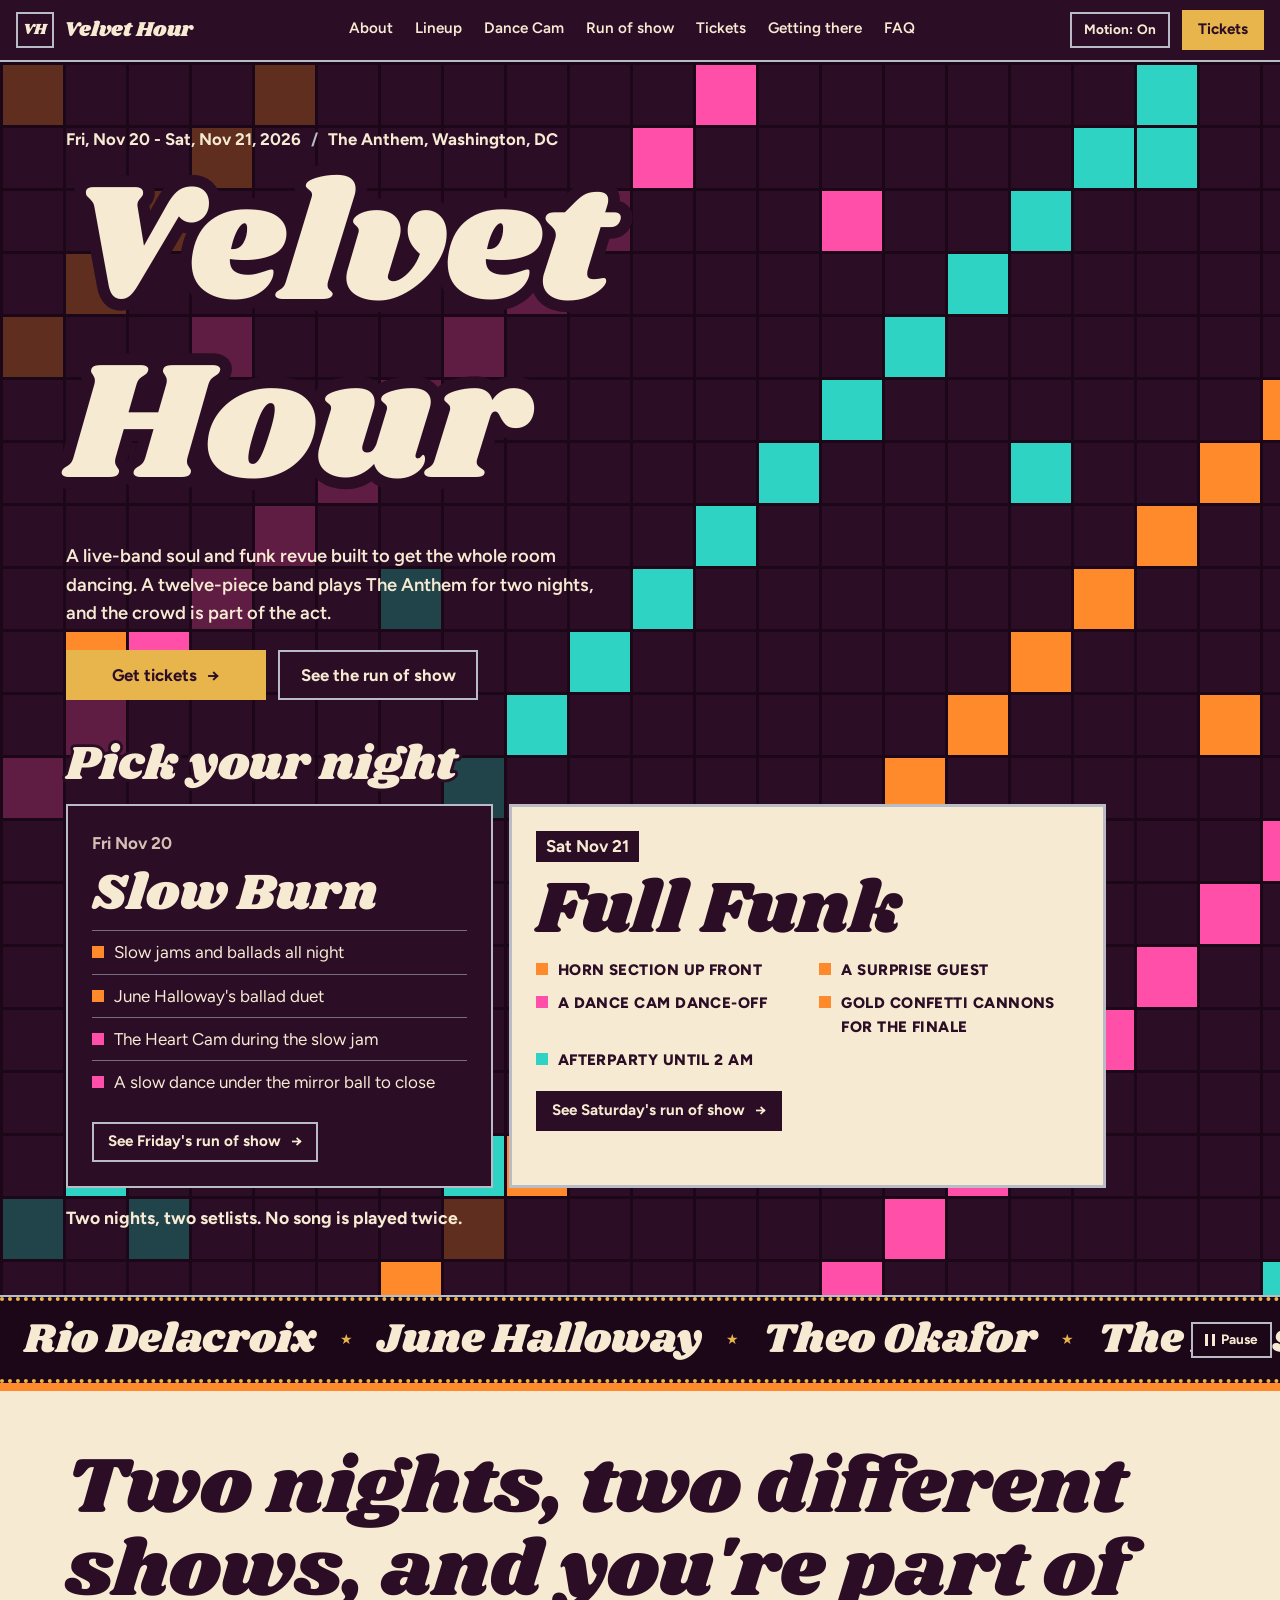
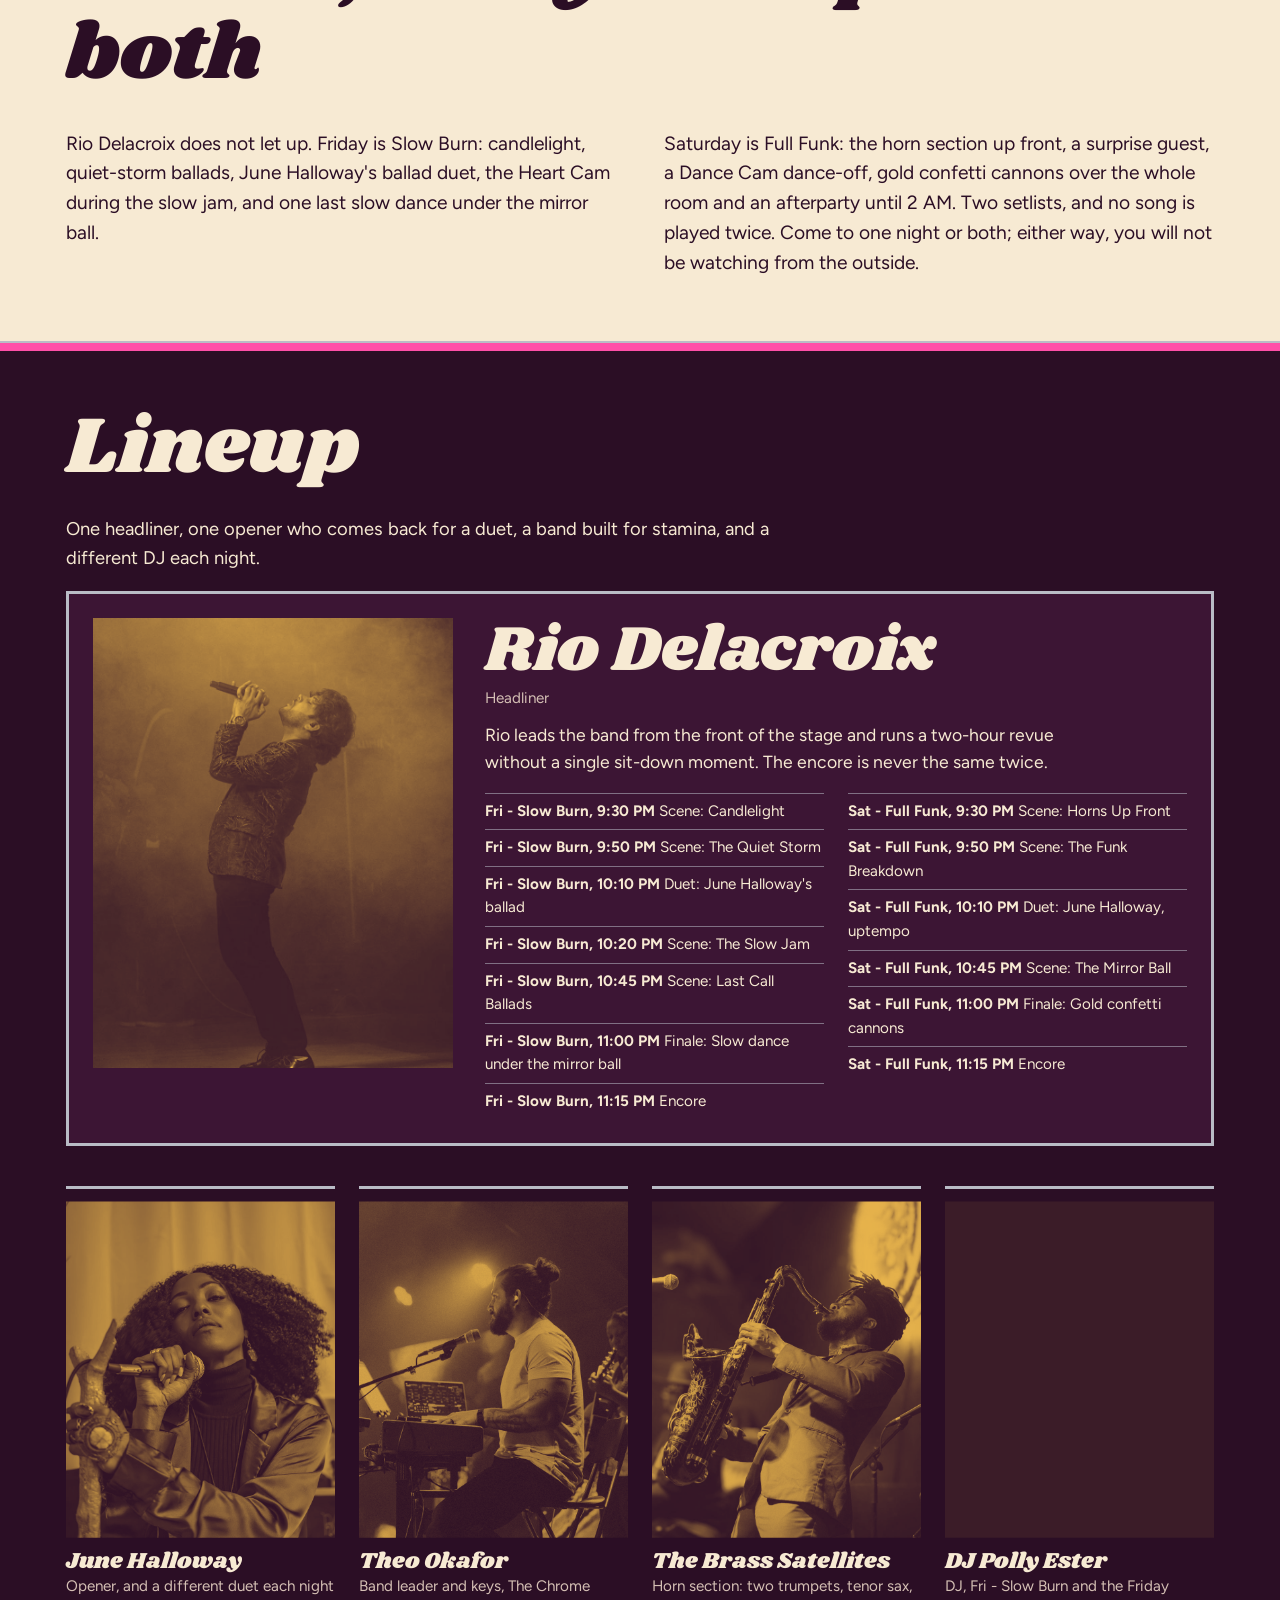
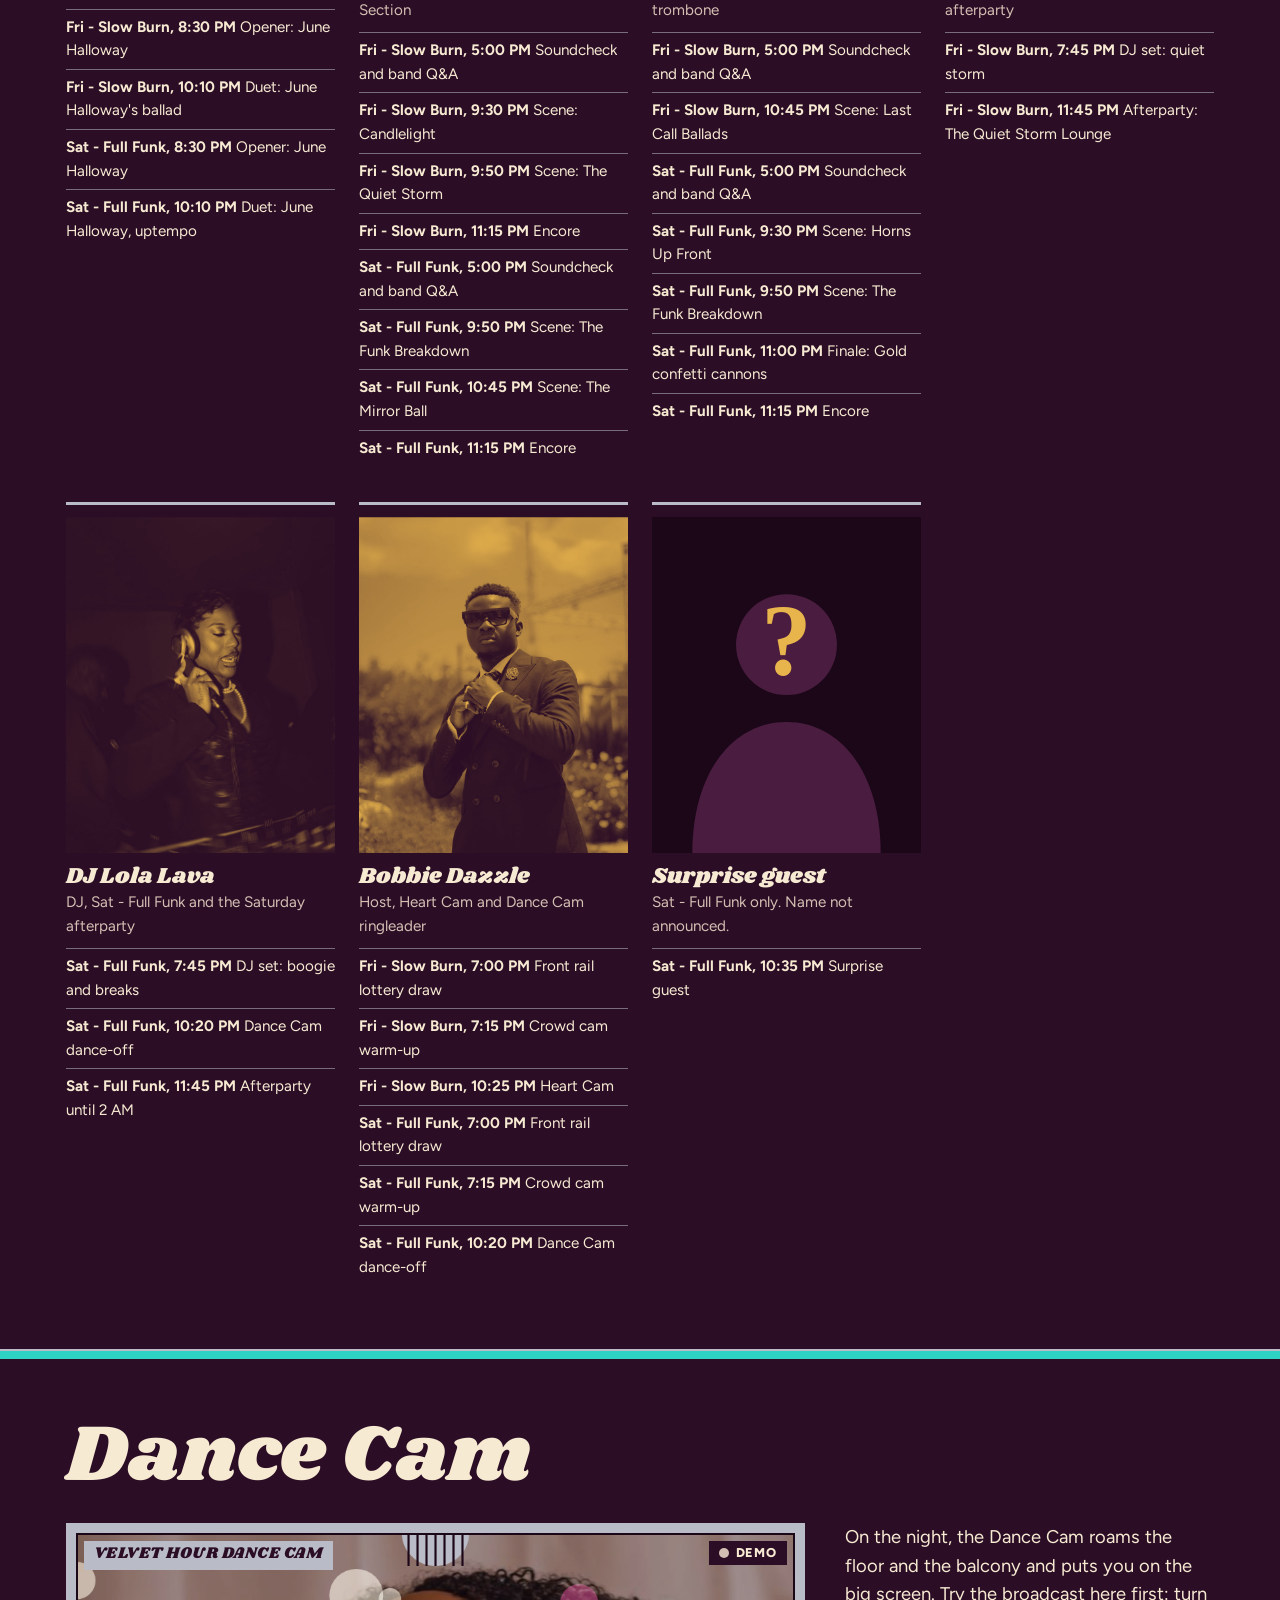
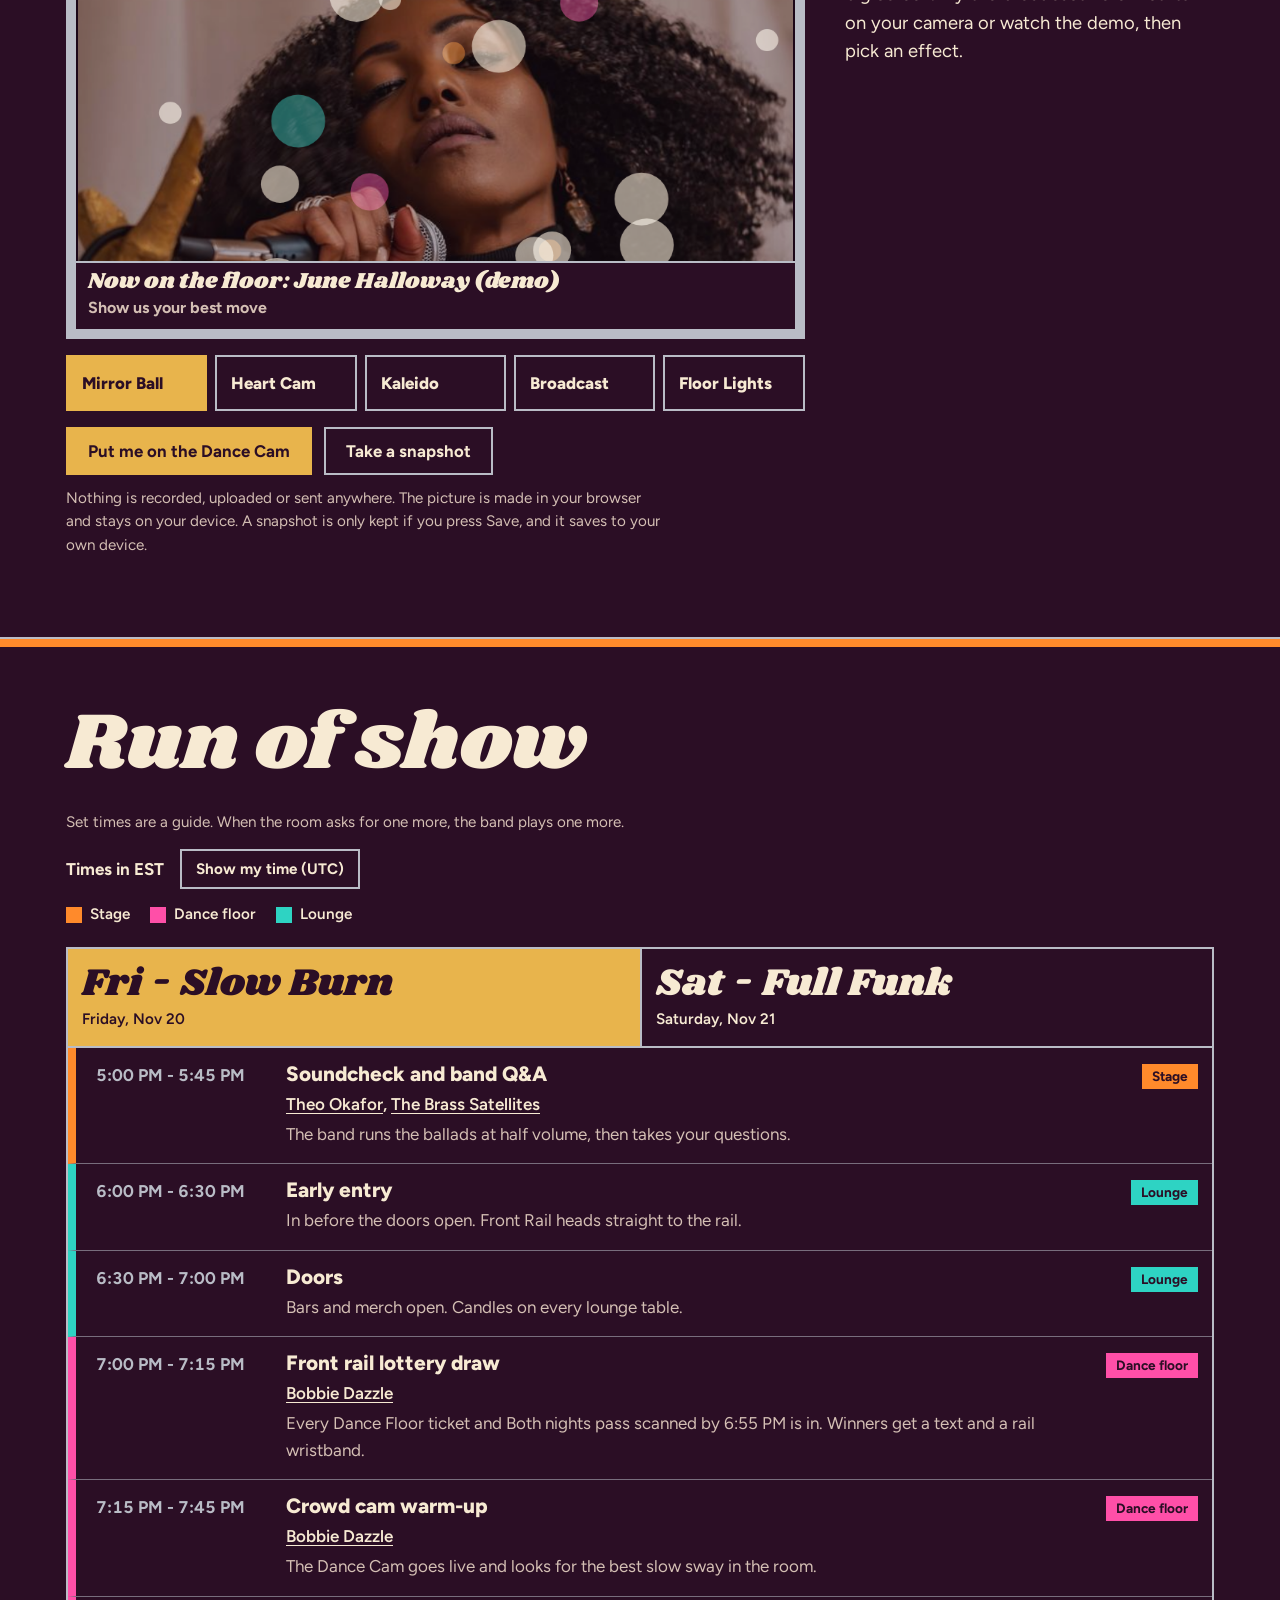
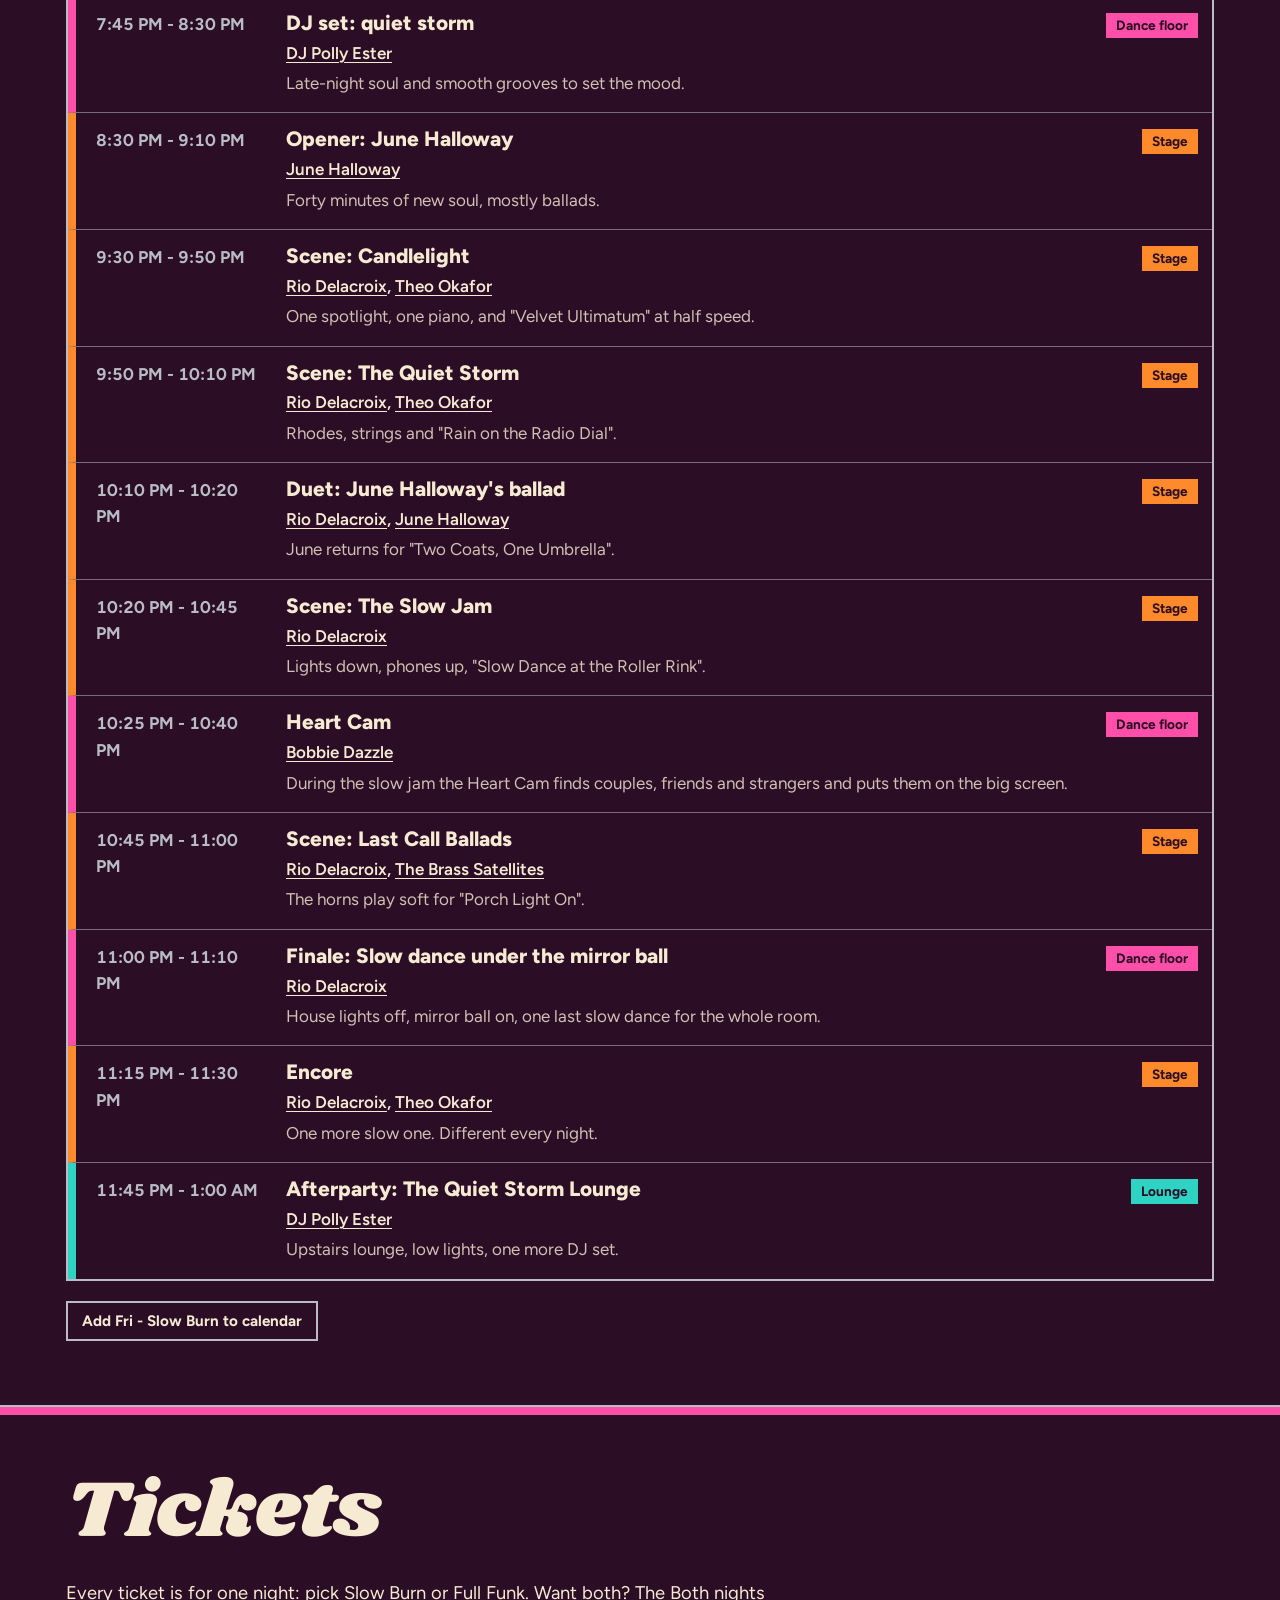
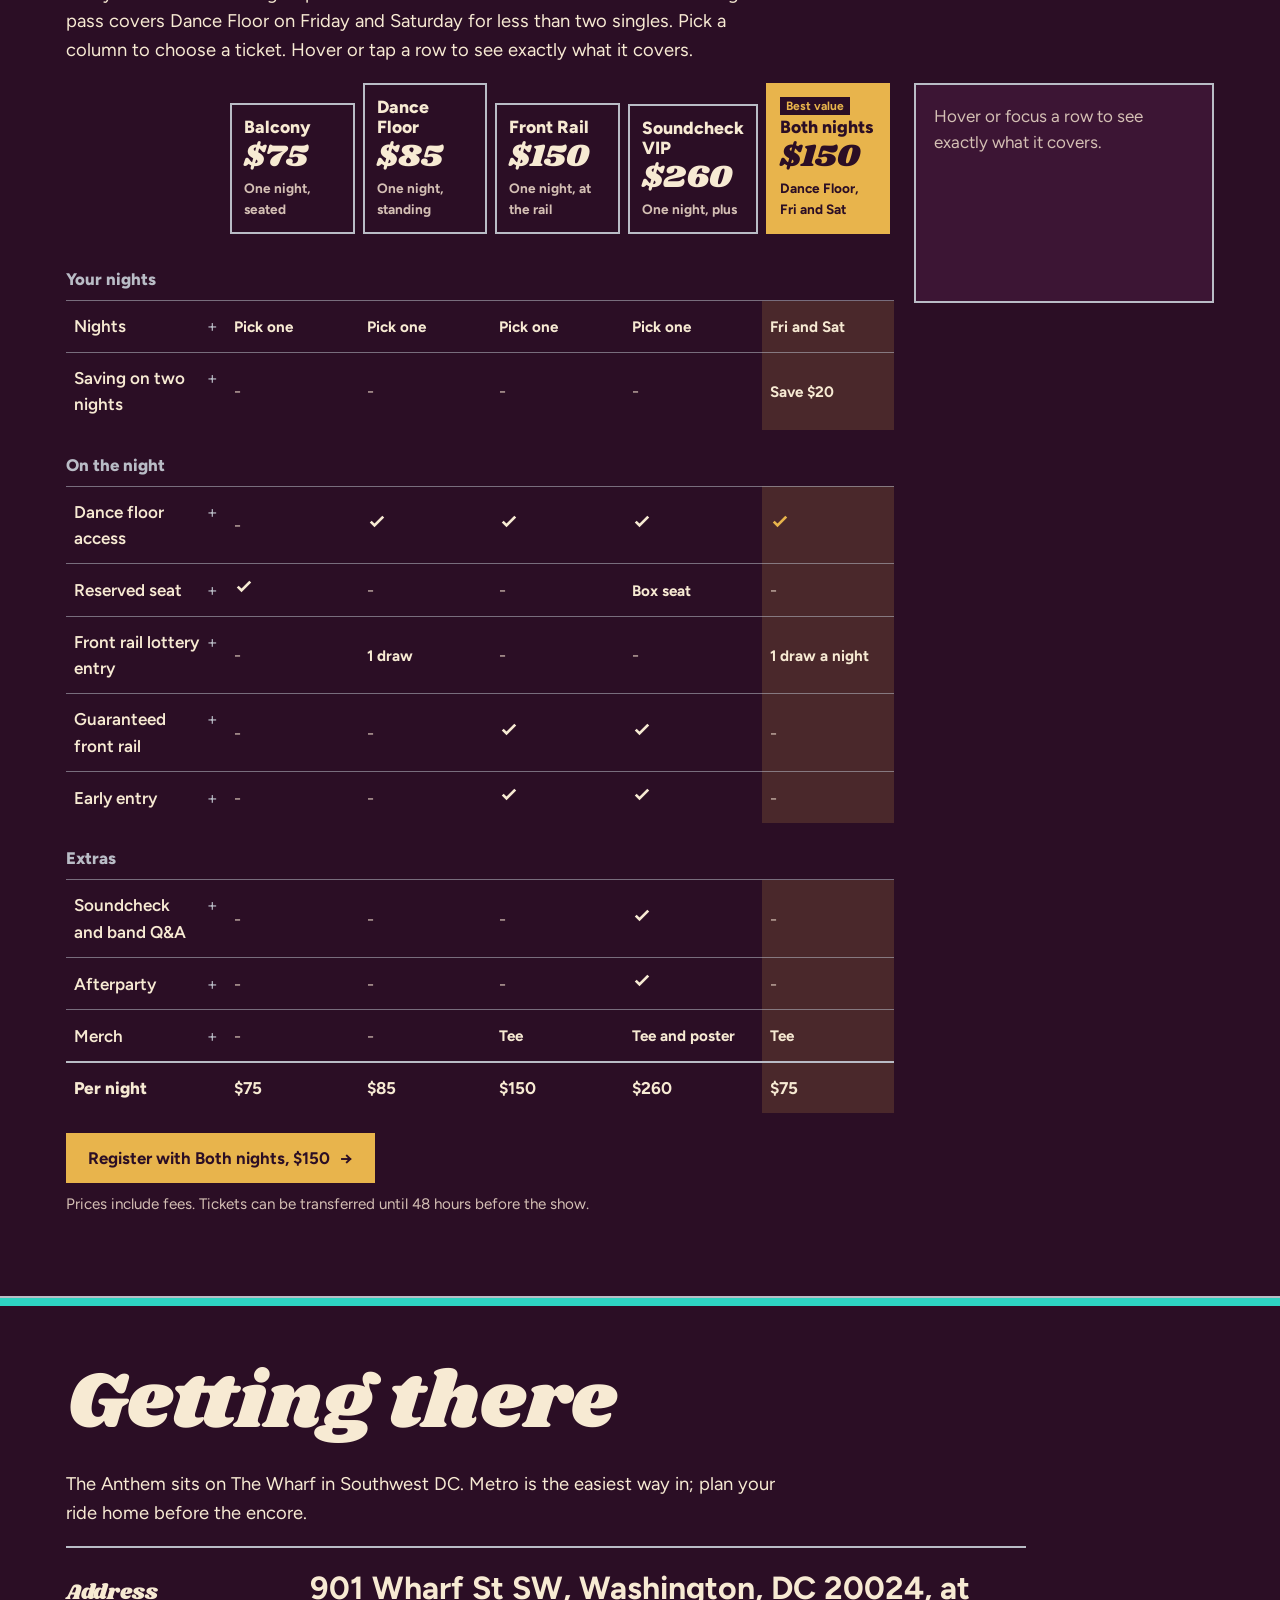
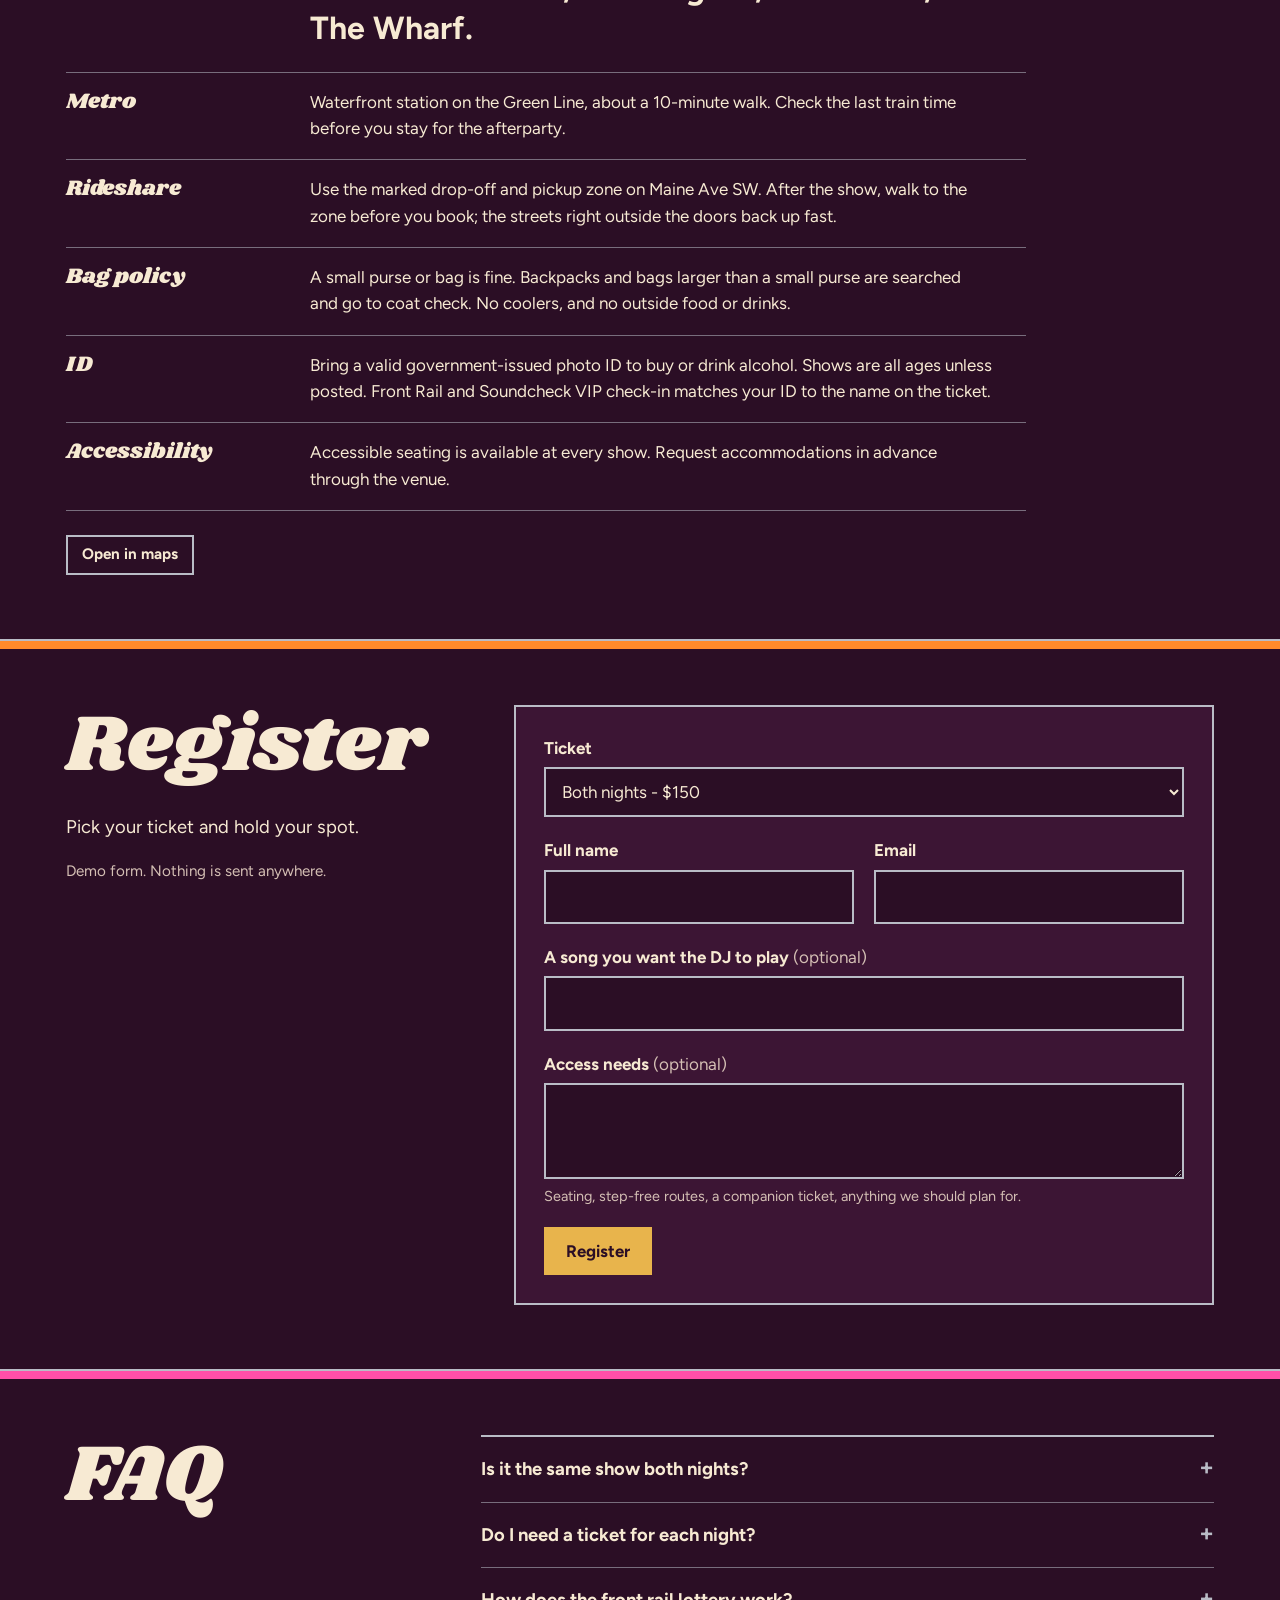
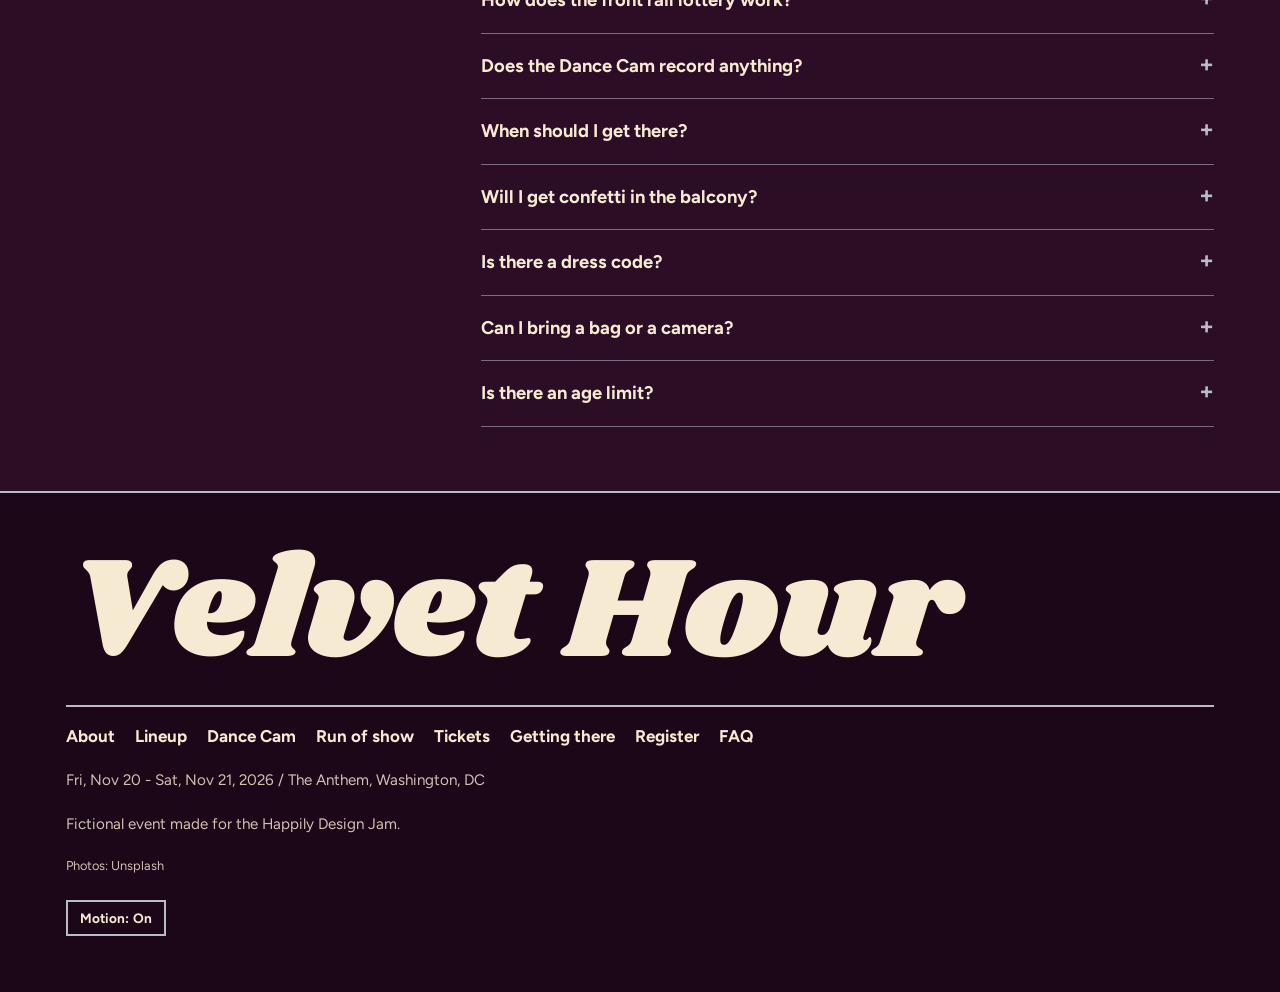
==== commit 35d89c2d: "Motion on by default with a Motion: On / Off toggle (main and jam-winner) Animations now play regard" ====
--- a/jam-winner/index.html
+++ b/jam-winner/index.html
@@ -23,6 +23,8 @@
   <link rel="preconnect" href="https://fonts.gstatic.com" crossorigin>
   <link href="https://fonts.googleapis.com/css2?family=Figtree:wght@400;600;700;800&family=Shrikhand&display=swap" rel="stylesheet">
   <link rel="stylesheet" href="styles.css">
+  <!-- Motion is on by default. A saved "off" from the Motion toggle applies before the first paint. -->
+  <script>try { if (localStorage.getItem("velvet-hour-motion") === "off") document.documentElement.classList.add("motion-off"); } catch (e) {}</script>
 </head>
 <body>
   <a class="skip-link" href="#main">Skip to main content</a>
--- a/jam-winner/styles.css
+++ b/jam-winner/styles.css
@@ -42,10 +42,8 @@
 
 *, *::before, *::after { box-sizing: border-box; }
 html { scroll-behavior: smooth; -webkit-text-size-adjust: 100%; }
-@media (prefers-reduced-motion: reduce) {
-  html { scroll-behavior: auto; }
-  *, *::before, *::after { animation: none !important; transition: none !important; }
-}
+html.motion-off { scroll-behavior: auto; }
+.motion-off *, .motion-off *::before, .motion-off *::after { animation: none !important; transition: none !important; }
 body { margin: 0; background: var(--bg); color: var(--fg); font-family: var(--body); font-size: 1.0625rem; line-height: 1.55; overflow-x: hidden; font-synthesis: none; }
 img { max-width: 100%; display: block; }
 a { color: inherit; }
@@ -102,16 +100,14 @@
 .btn-primary:hover { background: var(--fg); border-color: var(--fg); color: var(--bg); }
 .btn-small { min-height: 40px; padding: 6px 14px; font-size: 0.95rem; }
 /* Label roll: the label rolls up and out while an identical aria-hidden copy rolls in from below,
-   in step with the background fill change. Reduced motion keeps the color change only. */
+   in step with the background fill change. Motion off keeps the color change only. */
 .roll { display: inline-grid; overflow: hidden; vertical-align: top; }
 .roll > span { grid-area: 1 / 1; display: inline-flex; align-items: center; gap: 10px; transition: transform 320ms cubic-bezier(.6, 0, .2, 1); }
 .roll-b { transform: translateY(110%); }
 :is(.btn, .fx-btn):is(:hover, :focus-visible) .roll-a { transform: translateY(-110%); }
 :is(.btn, .fx-btn):is(:hover, :focus-visible) .roll-b { transform: none; }
-@media (prefers-reduced-motion: reduce) {
-  .roll-a, .roll-b { transform: none !important; }
-  .roll-b { visibility: hidden; }
-}
+.motion-off .roll-a, .motion-off .roll-b { transform: none !important; }
+.motion-off .roll-b { visibility: hidden; }
 
 /* ---------- hero: light-up dance floor ---------- */
 .hero { position: relative; overflow: hidden; border-bottom: var(--rule); background: var(--bg-deep); }
@@ -181,7 +177,7 @@
 .section.is-lit::before { transform: scaleX(1); animation: sweep 1100ms cubic-bezier(.2, .7, .2, 1) both; }
 .section.is-held::before { animation: none; }
 @keyframes sweep { from { transform: scaleX(0); } to { transform: scaleX(1); } }
-@media (prefers-reduced-motion: reduce) { .section::before { transform: scaleX(1); } }
+.motion-off .section::before { transform: scaleX(1); }
 .section-title { font-size: clamp(2.5rem, 11vw, 5rem); margin-bottom: 24px; }
 .lede { font-size: 1.15rem; max-width: 60ch; }
 .note { font-size: 0.95rem; color: var(--muted); }
@@ -241,7 +237,7 @@
 .cam-bug { position: absolute; top: 8px; left: 8px; margin: 0; padding: 1px 10px 3px; background: var(--chrome); color: var(--bg); font-family: var(--display); font-size: clamp(0.72rem, 1.9vw, 1rem); text-transform: uppercase; letter-spacing: 0.03em; }
 .cam-tally { position: absolute; top: 8px; right: 8px; margin: 0; display: flex; align-items: center; gap: 7px; padding: 2px 10px; background: var(--bg); font-weight: 800; font-size: 0.8rem; text-transform: uppercase; letter-spacing: 0.06em; }
 .cam-dot { width: 10px; height: 10px; border-radius: 50%; background: var(--muted); }
-/* Tally light: on and off once every 1.2 seconds, well under 3 flashes a second. Reduced motion holds it steady. */
+/* Tally light: on and off once every 1.2 seconds, well under 3 flashes a second. Motion off holds it steady. */
 .cam-frame.is-live .cam-dot { background: var(--track-2); animation: tally 1.2s steps(1) infinite; }
 @keyframes tally { 50% { opacity: 0.2; } }
 .cam-lower { position: absolute; left: 0; right: 0; bottom: 0; padding: 6px 12px 8px; background: var(--bg); border-top: var(--rule); }
@@ -459,22 +455,18 @@
 .mq-pause:hover { background: var(--fg); color: var(--bg); }
 .mq-icon { width: 10px; height: 12px; border-left: 3px solid currentColor; border-right: 3px solid currentColor; }
 .marquee.is-paused .mq-icon { border: 0; border-left: 10px solid currentColor; border-top: 6px solid transparent; border-bottom: 6px solid transparent; }
-@media (prefers-reduced-motion: reduce) {
-  .mq-track { animation: none; width: auto; }
-  .mq-row { flex-wrap: wrap; row-gap: 4px; padding: 0 var(--gutter); }
-  .mq-row + .mq-row, .mq-pause { display: none; }
-}
+.motion-off .mq-track { animation: none; width: auto; }
+.motion-off .mq-row { flex-wrap: wrap; row-gap: 4px; padding: 0 var(--gutter); }
+.motion-off .mq-row + .mq-row, .motion-off .mq-pause { display: none; }
 
 /* ---------- content flows in on scroll ---------- */
-/* Hidden starting states only apply once app.js adds html.reveal-on, and never under reduced motion. */
-@media (prefers-reduced-motion: no-preference) {
-  .reveal-on .rv-words .rv-w { display: inline-block; opacity: 0; filter: blur(8px); transform: translateY(0.18em); transition: opacity 450ms ease, filter 450ms ease, transform 450ms cubic-bezier(.2, .7, .2, 1); transition-delay: calc(var(--w, 0) * 60ms); }
-  .reveal-on .rv-words.rv-in .rv-w { opacity: 1; filter: none; transform: none; }
-  .reveal-on .rv-wipe .sp-photo { clip-path: inset(100% 0 0 0); transition: clip-path 550ms cubic-bezier(.2, .7, .2, 1); }
-  .reveal-on .rv-wipe.rv-in .sp-photo { clip-path: inset(0); }
-  .reveal-on .rv-stagger { opacity: 0; transform: translateY(14px); transition: opacity 450ms ease var(--rv-delay, 0ms), transform 450ms cubic-bezier(.2, .7, .2, 1) var(--rv-delay, 0ms), background-color 400ms ease; }
-  .reveal-on .rv-stagger.rv-in { opacity: 1; transform: none; }
-}
+/* Hidden starting states only apply once app.js adds html.reveal-on, and never with Motion off. */
+html.reveal-on:not(.motion-off) .rv-words .rv-w { display: inline-block; opacity: 0; filter: blur(8px); transform: translateY(0.18em); transition: opacity 450ms ease, filter 450ms ease, transform 450ms cubic-bezier(.2, .7, .2, 1); transition-delay: calc(var(--w, 0) * 60ms); }
+html.reveal-on:not(.motion-off) .rv-words.rv-in .rv-w { opacity: 1; filter: none; transform: none; }
+html.reveal-on:not(.motion-off) .rv-wipe .sp-photo { clip-path: inset(100% 0 0 0); transition: clip-path 550ms cubic-bezier(.2, .7, .2, 1); }
+html.reveal-on:not(.motion-off) .rv-wipe.rv-in .sp-photo { clip-path: inset(0); }
+html.reveal-on:not(.motion-off) .rv-stagger { opacity: 0; transform: translateY(14px); transition: opacity 450ms ease var(--rv-delay, 0ms), transform 450ms cubic-bezier(.2, .7, .2, 1) var(--rv-delay, 0ms), background-color 400ms ease; }
+html.reveal-on:not(.motion-off) .rv-stagger.rv-in { opacity: 1; transform: none; }
 
 /* ---------- artist popup ---------- */
 html:has(dialog[open]) { overflow: hidden; }
@@ -538,3 +530,14 @@
 .player-now { margin: 8px 0 0; min-height: 1.4em; font-size: 0.9rem; color: var(--muted); }
 .player-note { margin: 12px 0 0; font-size: 0.85rem; color: var(--muted); }
 @media (min-width: 560px) { .player-deck { grid-template-columns: 150px 1fr; } }
+
+/* ---------- Motion toggle ---------- */
+/* Motion is on by default, whatever the OS setting. Off (html.motion-off) stills everything above. */
+.motion-toggle { appearance: none; display: inline-flex; align-items: center; gap: 4px; min-height: 36px; padding: 4px 12px; border: var(--rule); background: transparent; color: var(--fg); font: inherit; font-weight: 700; font-size: 0.85rem; white-space: nowrap; cursor: pointer; transition: background-color 200ms ease, color 200ms ease, border-color 200ms ease; }
+.motion-toggle:hover { background: var(--fg); color: var(--bg); border-color: var(--fg); }
+.footer-motion { margin: 4px 0 0; }
+.header-motion { grid-area: motion; display: none; }
+@media (min-width: 1100px) {
+  .site-header { grid-template-columns: auto 1fr auto auto; grid-template-areas: "brand nav motion cta"; }
+  .header-motion { display: inline-flex; }
+}
